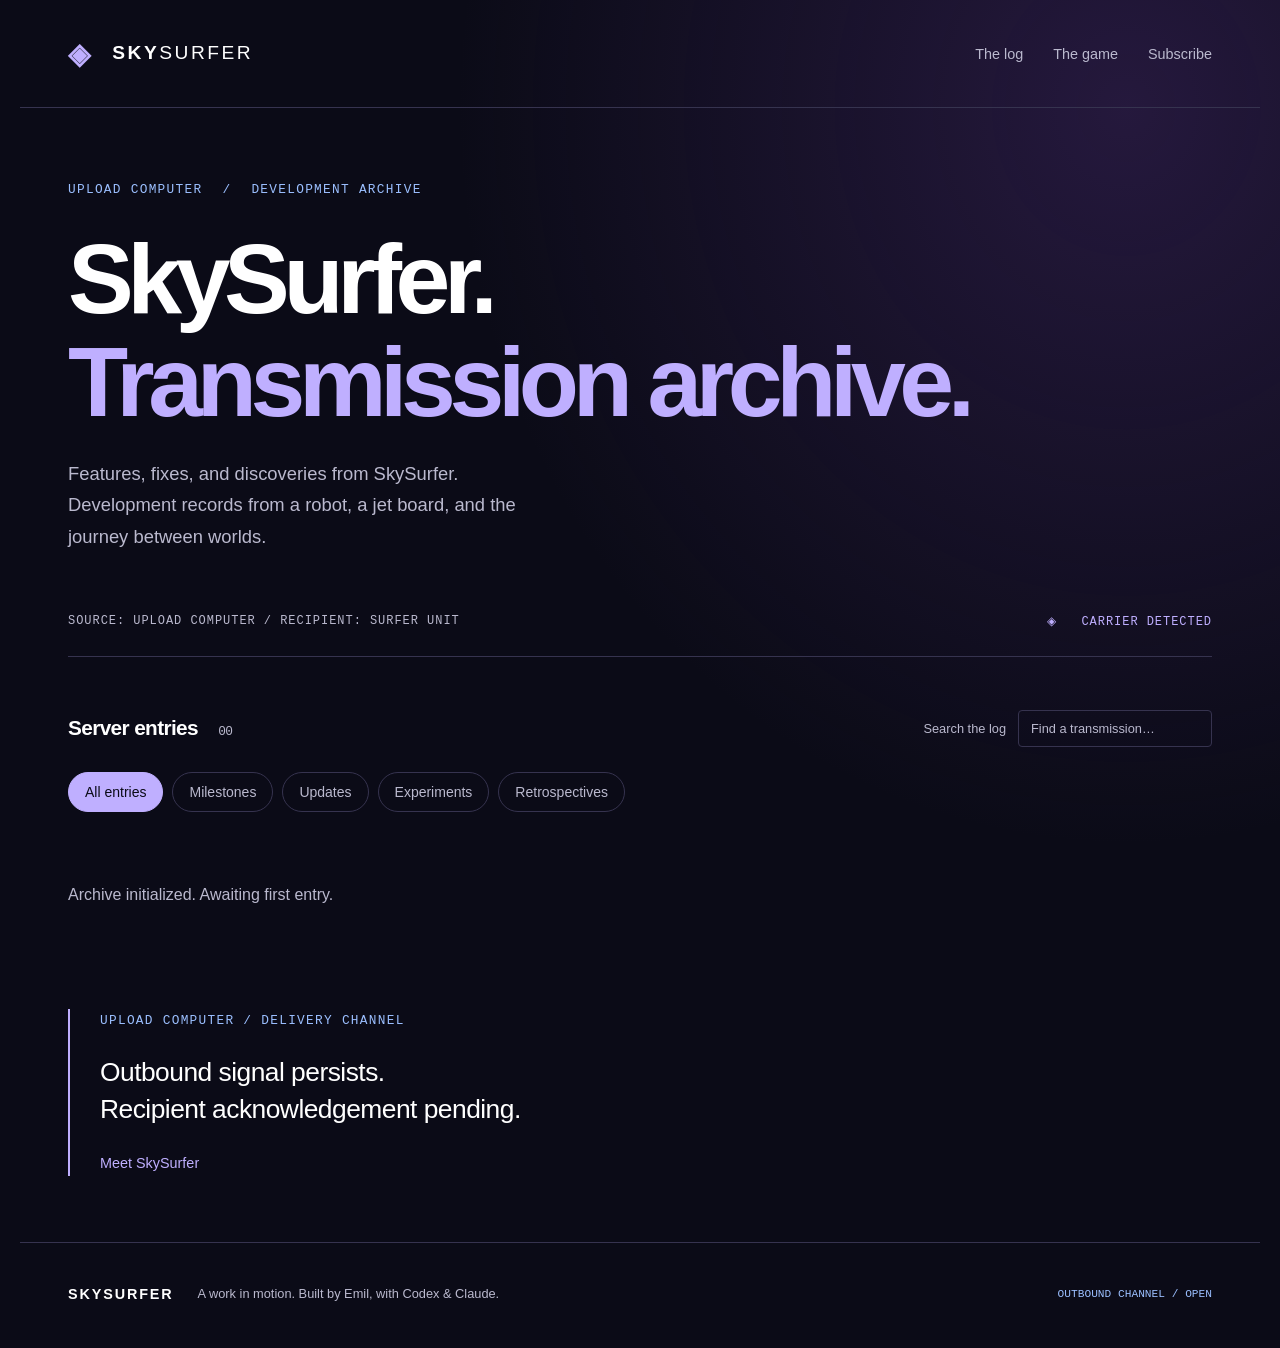
==== index.html @ 0c29b852 "Launch SkySurfer journal" ====
<!doctype html><html lang="en"><head><meta charset="utf-8"><meta name="viewport" content="width=device-width,initial-scale=1"><meta name="theme-color" content="#0b0b17"><title>Development log · SkySurfer</title><meta name="description" content="Features, fixes, and discoveries from SkySurfer. Development records from a robot, a jet board, and the journey between worlds."><meta property="og:title" content="Development log"><meta property="og:description" content="Features, fixes, and discoveries from SkySurfer. Development records from a robot, a jet board, and the journey between worlds."><meta property="og:type" content="website"><link rel="canonical" href="https://mrbobarian.github.io/skysurfer-log/"><meta property="og:url" content="https://mrbobarian.github.io/skysurfer-log/"><link rel="stylesheet" href="./style.css"><link rel="alternate" type="application/atom+xml" title="SkySurfer development log" href="./feed.xml"><script src="./app.js" defer></script></head><body><a class="skip" href="#main">Skip to content</a><header><a class="brand" href="./index.html" aria-label="SkySurfer home"><span class="brand-mark" aria-hidden="true">◈</span> SKY<span>SURFER</span></a><nav aria-label="Main navigation"><a href="./index.html">The log</a><a href="./about.html">The game</a><a href="./feed.xml" aria-label="Subscribe via RSS or Atom">Subscribe</a></nav></header><main id="main"><section class="hero"><div class="eyebrow">UPLOAD COMPUTER <span>/</span> DEVELOPMENT ARCHIVE</div><h1>SkySurfer.<br><em>Transmission archive.</em></h1><p>Features, fixes, and discoveries from SkySurfer. Development records from a robot, a jet board, and the journey between worlds.</p><div class="hero-bottom"><span>SOURCE: UPLOAD COMPUTER / RECIPIENT: SURFER UNIT</span><span class="coordinates" aria-hidden="true">◈ &nbsp; CARRIER DETECTED</span></div></section><section class="archive" aria-labelledby="archive-title"><div class="archive-head"><h2 id="archive-title">Server entries <span>00</span></h2><label class="search-label">Search the log<input type="search" id="search" placeholder="Find a transmission…"></label></div><div class="filters" role="group" aria-label="Filter entries"><button data-filter="all" aria-pressed="true">All entries</button><button data-filter="milestone" aria-pressed="false">Milestones</button><button data-filter="update" aria-pressed="false">Updates</button><button data-filter="experiment" aria-pressed="false">Experiments</button><button data-filter="retrospective" aria-pressed="false">Retrospectives</button></div><div class="grid"></div><p id="empty" >Archive initialized. Awaiting first entry.</p></section><section class="closing"><span class="eyebrow">UPLOAD COMPUTER / DELIVERY CHANNEL</span><p>Outbound signal persists.<br>Recipient acknowledgement pending.</p><a href="about.html">Meet SkySurfer</a></section></main><footer><a class="brand" href="./index.html">SKYSURFER</a><p>A work in motion. Built by Emil, with Codex &amp; Claude.</p><span>OUTBOUND CHANNEL / OPEN</span></footer></body></html>
---- style.css ----
:root{color-scheme:dark;--bg:#0b0b17;--panel:#151525;--line:#36334f;--muted:#bab9ce;--ink:#ffffff;--accent:#bfafff;--blue:#9bbfff;font-family:Segoe UI,Arial,sans-serif;background:var(--bg);color:var(--ink)}
*{box-sizing:border-box}body{margin:0;background:radial-gradient(ellipse at 88% 8%,#4b2c7566,transparent 42%),var(--bg)}a{color:inherit;text-decoration:none}a:hover{color:var(--accent)}button,input{font:inherit}button,a,input{touch-action:manipulation}button{cursor:pointer}a:focus-visible,button:focus-visible,input:focus-visible{outline:2px solid var(--accent);outline-offset:5px}[hidden]{display:none!important}.skip{position:absolute;top:-100px}.skip:focus{top:12px;background:var(--bg);z-index:3;padding:16px}header,footer,main{max-width:1240px;margin:auto;padding-left:48px;padding-right:48px}header{height:108px;display:flex;align-items:center;justify-content:space-between;border-bottom:1px solid var(--line)}.brand{font-weight:850;letter-spacing:.13em;font-size:1.2rem}.brand>span:not(.brand-mark){font-weight:350}.brand-mark{color:var(--accent);font-size:1.8rem;vertical-align:middle;margin-right:12px}nav{display:flex;gap:30px;font-size:.9rem;color:var(--muted)}.eyebrow{font-family:Consolas,monospace;font-size:.8rem;letter-spacing:.10em;display:flex;gap:20px;align-items:center;color:var(--blue);text-transform:uppercase}.hero{padding-top:74px}.hero .eyebrow{font-size:.8rem}.hero h1{font-size:clamp(3.5rem,7.7vw,6.7rem);letter-spacing:-.065em;line-height:1.04;margin:31px 0 25px;font-weight:750}em{font-style:normal;color:var(--accent)}.hero>p{font-size:1.15rem;line-height:1.7;color:var(--muted);max-width:490px}.hero-bottom{border-bottom:1px solid var(--line);padding:44px 0 27px;display:flex;justify-content:space-between;color:var(--muted);font: .75rem Consolas,monospace;letter-spacing:.08em}.coordinates{color:var(--accent)}.archive{padding-top:42px}.archive-head{display:flex;justify-content:space-between;align-items:center;gap:20px}.archive-head h2{font-size:1.3rem;font-weight:550;letter-spacing:-.03em}.archive-head h2 span{font: .8rem Consolas,monospace;color:var(--muted);margin-left:15px}.search-label{font-size:.8rem;color:var(--muted);display:flex;align-items:center;gap:12px}input{background:transparent;border:1px solid var(--line);border-radius:4px;color:var(--ink);padding:10px 12px;max-width:220px}input::placeholder{color:var(--muted)}.filters{display:flex;gap:9px;flex-wrap:wrap;margin:14px 0 28px}.filters button{color:var(--muted);background:transparent;border:1px solid var(--line);border-radius:24px;padding:9px 16px;font-size:.875rem;min-height:40px}.filters button[aria-pressed=true]{background:var(--accent);border-color:var(--accent);color:var(--bg)}.grid{display:grid;grid-template-columns:1fr 1fr;gap:26px}.card{background:var(--panel);border:1px solid var(--line);border-radius:5px;overflow:hidden;display:flex;flex-direction:column}.card-image{display:block;overflow:hidden}.card-image>img{width:100%;height:auto;aspect-ratio:16/9;object-fit:cover;display:block;transition:transform .25s}.card-image:hover>img{transform:scale(1.025)}.card-copy{padding:29px;flex:1;display:flex;flex-direction:column;align-items:flex-start}.card .eyebrow{justify-content:space-between;width:100%;font-size:.75rem;gap:8px}.card .eyebrow span{color:var(--accent)}.card h2{font-size:1.9rem;line-height:1.13;letter-spacing:-.04em;margin:19px 0 12px}.card-copy>p{color:var(--muted);line-height:1.7;margin:0 0 23px}.tags{display:flex;gap:8px;flex-wrap:wrap}.tags span{border:1px solid var(--line);border-radius:3px;color:var(--muted);font-size:.8rem;padding:5px 8px}.read{border-top:1px solid var(--line);margin-top:27px;padding-top:17px;width:100%;font-size:.9rem}.read span{float:right;color:var(--accent);font-size:1.2rem}.signal-art{position:relative;aspect-ratio:16/9;background:radial-gradient(ellipse at 50% 95%,#514777,#28264e 45%,#13152e);overflow:hidden}.planet{position:absolute;width:47%;aspect-ratio:1;border-radius:50%;background:radial-gradient(circle at 33% 26%,#d9d5ff,#9295d9 28%,#494980 55%,#161831 75%);left:29%;top:15%;box-shadow:-10px -5px 35px #b49cff33}.orbit{position:absolute;inset:19% 12%;border:1px solid #b5a8f088;border-radius:50%;transform:rotate(-27deg)}.spark{position:absolute;left:21%;top:53%;color:var(--accent);font-size:2rem}.art-label{position:absolute;left:24px;bottom:18px;font:.7rem Consolas,monospace;letter-spacing:.14em;color:var(--blue)}.closing{margin:75px 0 66px;border-left:2px solid var(--accent);padding:4px 0 4px 30px}.closing>p{font-size:1.65rem;letter-spacing:-.02em;line-height:1.4}.closing>a{font-size:.9rem;color:var(--accent)}footer{border-top:1px solid var(--line);padding-top:30px;padding-bottom:35px;display:flex;align-items:center;gap:24px;flex-wrap:wrap}footer .brand{font-size:.9rem}footer p{font-size:.8rem;color:var(--muted)}footer>span{margin-left:auto;color:var(--blue);font:.7rem Consolas,monospace}.entry{max-width:1000px;padding-top:45px;padding-bottom:80px}.entry .back{display:block;color:var(--muted);font-size:.9rem;margin-bottom:40px}.entry h1{font-size:clamp(2.7rem,6vw,4.9rem);letter-spacing:-.055em;line-height:1.07;margin:25px 0}.summary{font-size:1.3rem;color:var(--muted);line-height:1.6;max-width:760px}.event-date{font-size:.85rem;color:var(--muted)}.entry .tags{margin:25px 0 35px}figure{margin:35px 0}figure img,figure video{width:100%;height:auto;display:block;border:1px solid var(--line);border-radius:4px}figcaption{color:var(--muted);font-size:.875rem;line-height:1.5;margin-top:12px}.prose{max-width:700px;font-size:1.1rem;line-height:1.85;margin:40px auto}.prose p{margin:0 0 24px}.prose h2{font-size:1.5rem;line-height:1.3;margin-top:35px}.prose code{background:var(--panel);padding:2px 5px}.share{border-top:1px solid var(--line);padding:25px 0;margin-top:35px;display:flex;gap:12px;align-items:center;flex-wrap:wrap}.button{display:inline-block;border:1px solid var(--line);padding:12px 18px;border-radius:4px;color:var(--ink);background:var(--panel);font-size:.9rem}.button:hover{border-color:var(--accent);color:var(--accent)}#copy-status{font-size:.9rem;color:var(--muted)}.preview{text-align:center;background:var(--accent);color:var(--bg);padding:10px;font:.8rem Consolas,monospace}.about .prose{margin-left:0}#empty{padding:30px 0;color:var(--muted)}
@media(min-width:900px){.lead{grid-column:1/-1;display:grid;grid-template-columns:1.15fr 1fr}.lead .card-image{height:100%}.lead .card-image>img,.lead .signal-art{height:100%;min-height:360px;object-fit:cover}.lead .card-copy{padding:38px}.lead h2{font-size:2.55rem}.lead .read{margin-top:auto}.lead .tags{margin-bottom:25px}}
@media(max-width:680px){header,footer,main{padding-left:22px;padding-right:22px}header{height:auto;min-height:95px;flex-wrap:wrap;padding-top:23px;padding-bottom:20px;gap:22px}nav{gap:24px;font-size:.875rem}.hero{padding-top:43px}.hero .eyebrow{font-size:.7rem;line-height:1.6;display:block}.hero .eyebrow span{padding:0 5px}.hero h1{font-size:3.6rem}.hero-bottom{font-size:.65rem;line-height:1.6;padding-top:30px}.coordinates{display:none}.archive-head{display:block}.search-label{display:block;margin:20px 0 10px}.search-label input{display:block;margin-top:8px;width:100%;max-width:none}.grid{grid-template-columns:1fr}.card-copy{padding:24px}.card h2{font-size:1.9rem}.closing{margin-top:50px}.closing .eyebrow{font-size:.7rem}.entry{padding-top:30px}.entry h1{font-size:2.8rem}.prose{font-size:1.05rem}.summary{font-size:1.15rem}footer{gap:10px}footer p{margin:6px 0;width:100%}footer>span{margin-left:0;margin-top:10px}}
@media(prefers-reduced-motion:reduce){*{transition:none!important;scroll-behavior:auto!important}}

.log-stamp{font:.75rem Consolas,monospace;letter-spacing:.12em;color:var(--blue);border-left:2px solid var(--accent);padding:9px 12px;margin-bottom:25px;background:linear-gradient(90deg,#7560bd1c,transparent)}
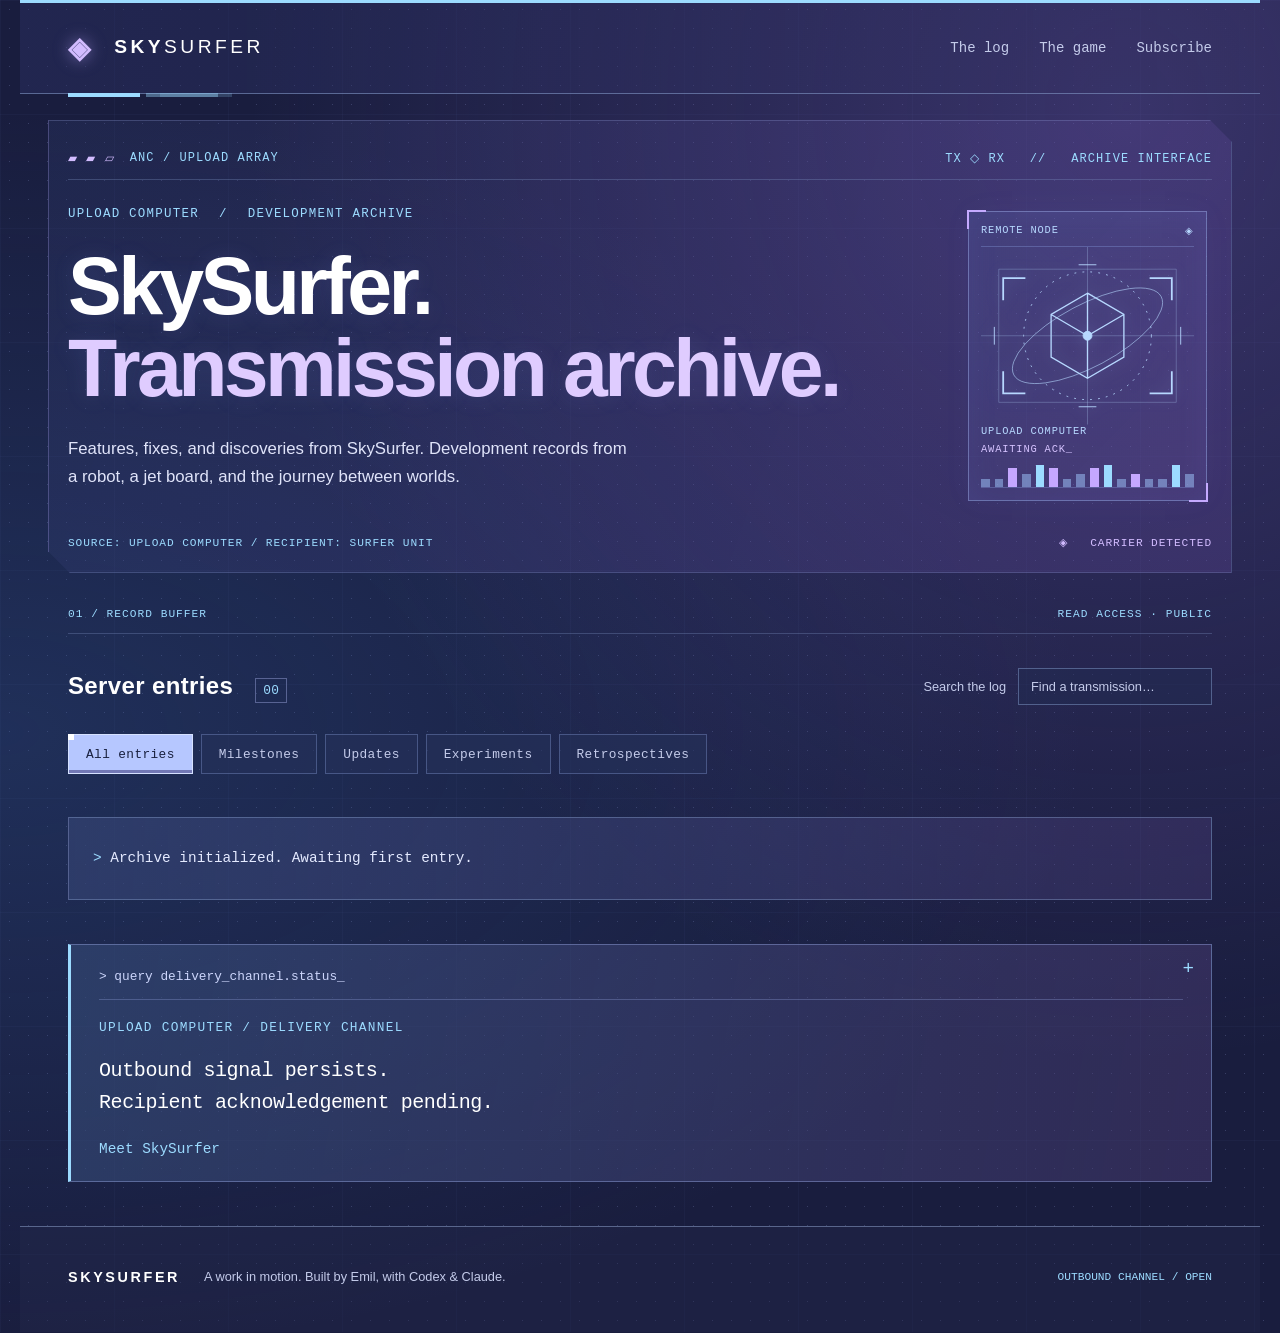
==== commit 9fe9e85e: "Launch SkySurfer journal" ====
--- a/index.html
+++ b/index.html
@@ -1 +1 @@
-<!doctype html><html lang="en"><head><meta charset="utf-8"><meta name="viewport" content="width=device-width,initial-scale=1"><meta name="theme-color" content="#0b0b17"><title>Development log · SkySurfer</title><meta name="description" content="Features, fixes, and discoveries from SkySurfer. Development records from a robot, a jet board, and the journey between worlds."><meta property="og:title" content="Development log"><meta property="og:description" content="Features, fixes, and discoveries from SkySurfer. Development records from a robot, a jet board, and the journey between worlds."><meta property="og:type" content="website"><link rel="canonical" href="https://mrbobarian.github.io/skysurfer-log/"><meta property="og:url" content="https://mrbobarian.github.io/skysurfer-log/"><link rel="stylesheet" href="./style.css"><link rel="alternate" type="application/atom+xml" title="SkySurfer development log" href="./feed.xml"><script src="./app.js" defer></script></head><body><a class="skip" href="#main">Skip to content</a><header><a class="brand" href="./index.html" aria-label="SkySurfer home"><span class="brand-mark" aria-hidden="true">◈</span> SKY<span>SURFER</span></a><nav aria-label="Main navigation"><a href="./index.html">The log</a><a href="./about.html">The game</a><a href="./feed.xml" aria-label="Subscribe via RSS or Atom">Subscribe</a></nav></header><main id="main"><section class="hero"><div class="eyebrow">UPLOAD COMPUTER <span>/</span> DEVELOPMENT ARCHIVE</div><h1>SkySurfer.<br><em>Transmission archive.</em></h1><p>Features, fixes, and discoveries from SkySurfer. Development records from a robot, a jet board, and the journey between worlds.</p><div class="hero-bottom"><span>SOURCE: UPLOAD COMPUTER / RECIPIENT: SURFER UNIT</span><span class="coordinates" aria-hidden="true">◈ &nbsp; CARRIER DETECTED</span></div></section><section class="archive" aria-labelledby="archive-title"><div class="archive-head"><h2 id="archive-title">Server entries <span>00</span></h2><label class="search-label">Search the log<input type="search" id="search" placeholder="Find a transmission…"></label></div><div class="filters" role="group" aria-label="Filter entries"><button data-filter="all" aria-pressed="true">All entries</button><button data-filter="milestone" aria-pressed="false">Milestones</button><button data-filter="update" aria-pressed="false">Updates</button><button data-filter="experiment" aria-pressed="false">Experiments</button><button data-filter="retrospective" aria-pressed="false">Retrospectives</button></div><div class="grid"></div><p id="empty" >Archive initialized. Awaiting first entry.</p></section><section class="closing"><span class="eyebrow">UPLOAD COMPUTER / DELIVERY CHANNEL</span><p>Outbound signal persists.<br>Recipient acknowledgement pending.</p><a href="about.html">Meet SkySurfer</a></section></main><footer><a class="brand" href="./index.html">SKYSURFER</a><p>A work in motion. Built by Emil, with Codex &amp; Claude.</p><span>OUTBOUND CHANNEL / OPEN</span></footer></body></html>+<!doctype html><html lang="en"><head><meta charset="utf-8"><meta name="viewport" content="width=device-width,initial-scale=1"><meta name="theme-color" content="#191d3e"><title>Development log · SkySurfer</title><meta name="description" content="Features, fixes, and discoveries from SkySurfer. Development records from a robot, a jet board, and the journey between worlds."><meta property="og:title" content="Development log"><meta property="og:description" content="Features, fixes, and discoveries from SkySurfer. Development records from a robot, a jet board, and the journey between worlds."><meta property="og:type" content="website"><link rel="canonical" href="https://mrbobarian.github.io/skysurfer-log/"><meta property="og:url" content="https://mrbobarian.github.io/skysurfer-log/"><link rel="stylesheet" href="./style.css"><link rel="alternate" type="application/atom+xml" title="SkySurfer development log" href="./feed.xml"><script src="./app.js" defer></script></head><body><a class="skip" href="#main">Skip to content</a><header><a class="brand" href="./index.html" aria-label="SkySurfer home"><span class="brand-mark" aria-hidden="true">◈</span> SKY<span>SURFER</span></a><nav aria-label="Main navigation"><a href="./index.html">The log</a><a href="./about.html">The game</a><a href="./feed.xml" aria-label="Subscribe via RSS or Atom">Subscribe</a></nav></header><main id="main"><section class="hero"><div class="terminal-rail" aria-hidden="true"><span>ANC / UPLOAD ARRAY</span><span>TX ◇ RX &nbsp; // &nbsp; ARCHIVE INTERFACE</span></div><div class="eyebrow">UPLOAD COMPUTER <span>/</span> DEVELOPMENT ARCHIVE</div><h1>SkySurfer.<br><em>Transmission archive.</em></h1><p>Features, fixes, and discoveries from SkySurfer. Development records from a robot, a jet board, and the journey between worlds.</p><aside class="hero-scope" aria-label="Upload computer signal illustration"><div class="scope-header"><span>REMOTE NODE</span><span>◈</span></div><svg viewBox="0 0 240 200" fill="none" aria-hidden="true"><g stroke="currentColor"><path opacity=".3" d="M0 100h240M120 0v200M20 25h200v150H20z"/><circle cx="120" cy="100" r="72" stroke-dasharray="2 7"/><ellipse cx="120" cy="100" rx="94" ry="35" transform="rotate(-28 120 100)" opacity=".6"/><path d="m120 52 41 24v48l-41 24-41-24V76zM79 76l41 24 41-24M120 100v48M120 52v48" stroke-width="1.5"/><path d="M25 60V35h25M190 35h25v25M215 140v25h-25M50 165H25v-25" stroke-width="2"/><path d="M110 20h20M110 180h20M15 90v20M225 90v20"/><circle cx="120" cy="100" r="5" fill="currentColor"/></g></svg><div class="scope-caption"><span>UPLOAD COMPUTER</span><span>AWAITING ACK<span class="terminal-cursor">_</span></span></div><div class="signal-bars" aria-hidden="true"><i></i><i></i><i></i><i></i><i></i><i></i><i></i><i></i><i></i><i></i><i></i><i></i><i></i><i></i><i></i><i></i></div></aside><div class="hero-bottom"><span>SOURCE: UPLOAD COMPUTER / RECIPIENT: SURFER UNIT</span><span class="coordinates" aria-hidden="true">◈ &nbsp; CARRIER DETECTED</span></div></section><section class="archive" aria-labelledby="archive-title"><div class="section-index" aria-hidden="true"><span>01 / RECORD BUFFER</span><span>READ ACCESS · PUBLIC</span></div><div class="archive-head"><h2 id="archive-title">Server entries <span>00</span></h2><label class="search-label">Search the log<input type="search" id="search" placeholder="Find a transmission…"></label></div><div class="filters" role="group" aria-label="Filter entries"><button data-filter="all" aria-pressed="true">All entries</button><button data-filter="milestone" aria-pressed="false">Milestones</button><button data-filter="update" aria-pressed="false">Updates</button><button data-filter="experiment" aria-pressed="false">Experiments</button><button data-filter="retrospective" aria-pressed="false">Retrospectives</button></div><div class="grid"></div><p id="empty" >Archive initialized. Awaiting first entry.</p></section><section class="closing"><div class="terminal-prompt" aria-hidden="true">&gt; query delivery_channel.status<span class="terminal-cursor">_</span></div><span class="eyebrow">UPLOAD COMPUTER / DELIVERY CHANNEL</span><p>Outbound signal persists.<br>Recipient acknowledgement pending.</p><a href="about.html">Meet SkySurfer</a></section></main><footer><a class="brand" href="./index.html">SKYSURFER</a><p>A work in motion. Built by Emil, with Codex &amp; Claude.</p><span>OUTBOUND CHANNEL / OPEN</span></footer></body></html>
--- a/style.css
+++ b/style.css
@@ -5,3 +5,29 @@
 @media(prefers-reduced-motion:reduce){*{transition:none!important;scroll-behavior:auto!important}}
 
 .log-stamp{font:.75rem Consolas,monospace;letter-spacing:.12em;color:var(--blue);border-left:2px solid var(--accent);padding:9px 12px;margin-bottom:25px;background:linear-gradient(90deg,#7560bd1c,transparent)}
+
+/* Upload-computer terminal: luminous panels on an indigo receiver field. */
+:root{--bg:#191d3e;--panel:#24294e;--line:#586393;--muted:#c4cbea;--accent:#d2bcff;--blue:#9cdbff}
+body{background:radial-gradient(ellipse at 88% 8%,#6955ac66,transparent 55%),radial-gradient(ellipse at 0 55%,#3262a544,transparent 60%),radial-gradient(circle,#b4c6ff33 .8px,transparent 1px),linear-gradient(#8faaff09 1px,transparent 1px),linear-gradient(90deg,#8faaff09 1px,transparent 1px),var(--bg);background-size:auto,auto,19px 19px,114px 114px,114px 114px,auto}
+header{position:relative;background:linear-gradient(90deg,#2c32686b,#3430614d);border-top:3px solid var(--blue);border-bottom:1px solid #91acda80;height:94px}
+header::after{content:"";position:absolute;bottom:-4px;left:48px;width:72px;height:4px;background:var(--blue);box-shadow:78px 0 0 #9cdbff66,92px 0 0 #9cdbff33}
+.brand{font-family:Bahnschrift,"Segoe UI",sans-serif;letter-spacing:.18em}.brand-mark{text-shadow:0 0 16px #bda8ff88}nav{font-family:Consolas,monospace;font-size:.875rem}
+.hero{position:relative;padding-top:31px;margin-top:26px;isolation:isolate}
+.hero::before{content:"";position:absolute;z-index:-1;inset:0 -20px 0;background:linear-gradient(110deg,#313e7344,#6e4ea840);border:1px solid #91a0da44;clip-path:polygon(0 0,calc(100% - 22px) 0,100% 22px,100% 100%,22px 100%,0 calc(100% - 22px))}
+.terminal-rail,.section-index{font:.75rem Consolas,monospace;letter-spacing:.09em;display:flex;justify-content:space-between;gap:15px;color:var(--blue);border-bottom:1px solid #7b90bf55;padding-bottom:13px;margin-bottom:27px}
+.terminal-rail::before{content:"▰ ▰ ▱";color:var(--accent)}.terminal-rail>span:first-child{margin-right:auto}
+.hero .eyebrow{font-size:.78rem}.hero h1{font-family:Bahnschrift,"Segoe UI",sans-serif;font-size:clamp(3.3rem,6.3vw,5.4rem);font-weight:600;letter-spacing:-.045em;line-height:1.02;margin-top:24px;text-shadow:0 2px 22px #8e9fff20;max-width:calc(100% - 280px)}
+.hero h1 em{color:#dfccff}.hero>p{max-width:560px;color:#e0e4fa;font-size:1.05rem}.hero-bottom{padding-top:27px;padding-bottom:20px;border-bottom:0;color:var(--blue);font-size:.7rem;line-height:1.6}
+.hero-scope{position:absolute;right:5px;top:91px;width:239px;color:#b7d8ff;background:linear-gradient(135deg,#6886d21f,#a279d91a);border:1px solid #aac2ff66;padding:12px;box-shadow:inset 0 0 32px #7e8aff15,0 0 28px #8396ff0b}
+.hero-scope::before,.hero-scope::after{content:"";position:absolute;width:17px;height:17px;border-color:#c5aaff;border-style:solid;pointer-events:none}.hero-scope::before{left:-2px;top:-2px;border-width:2px 0 0 2px}.hero-scope::after{right:-2px;bottom:-2px;border-width:0 2px 2px 0}
+.scope-header,.scope-caption{display:flex;justify-content:space-between;font:.65rem Consolas,monospace;letter-spacing:.08em;gap:8px}.scope-header{border-bottom:1px solid #9cbbff44;padding-bottom:9px}.hero-scope svg{width:100%;display:block;filter:drop-shadow(0 0 7px #a9bfff44)}.scope-caption{flex-direction:column;gap:6px}.scope-caption>span:last-child{color:#d6c3ff}.signal-bars{display:flex;align-items:flex-end;gap:5px;height:23px;margin-top:10px;border-bottom:1px solid #9cbbff44}.signal-bars i{flex:1;height:35%;background:#a1c9ff80}.signal-bars i:nth-child(3n){height:85%;background:#c5a7ff}.signal-bars i:nth-child(4n){height:55%}.signal-bars i:nth-child(5n){height:100%;background:#9cdbff}
+.archive{padding-top:35px}.section-index{margin-bottom:18px;font-size:.7rem}.archive-head h2{font-family:Bahnschrift,"Segoe UI",sans-serif;font-size:1.5rem;letter-spacing:.015em}.archive-head h2 span{color:var(--blue);border:1px solid var(--line);padding:4px 7px}
+input{background:#202c516b;border-radius:0;border-color:#8299ca80}.filters{gap:8px}.filters button{border-radius:0;background:#26315a99;border-color:#8195ce66;font: .8rem Consolas,monospace;letter-spacing:.03em;position:relative;padding:11px 17px}.filters button[aria-pressed=true]{background:#b6c7ff;color:#19203f;border-color:#d5e1ff;box-shadow:inset 0 -3px #7278b5}.filters button[aria-pressed=true]::before{content:"";position:absolute;top:-1px;left:-1px;width:6px;height:6px;background:white}
+.card{position:relative;border-radius:0;border-color:#8da5d177;background:linear-gradient(135deg,#303963ee,#292b51f5);box-shadow:0 7px 22px #11193433}.card::after{content:"";position:absolute;right:0;bottom:0;width:20px;height:20px;border-right:2px solid #b9c5ff;border-bottom:2px solid #b9c5ff;pointer-events:none}.card-image{border-bottom:1px solid #8da5d177}.card-copy .eyebrow{border-bottom:1px solid #8192be55;padding-bottom:11px}.card h2{font-family:Bahnschrift,"Segoe UI",sans-serif;font-weight:600}.tags span{border-radius:0;background:#768dca14;border-color:#8da5d155;color:#d7dff8}.read{font-family:Consolas,monospace;color:var(--blue);border-top-color:#8192be66}.signal-art{background:radial-gradient(ellipse at 50% 95%,#7463a1,#3d4677 45%,#29335b)}
+#empty{border:1px solid #8da5d166;background:linear-gradient(90deg,#354474a6,#5c478c44);padding:29px 24px;font: .9rem/1.6 Consolas,monospace;color:#e4eaff;position:relative}#empty::before{content:"> ";color:var(--blue)}
+.closing{position:relative;padding:24px 28px;margin-top:44px;margin-bottom:44px;border:1px solid #91a0da77;border-left:3px solid var(--blue);background:linear-gradient(100deg,#344975a1,#53417d66)}.closing::after{content:"+";position:absolute;right:17px;top:13px;color:var(--blue);font:1.2rem Consolas,monospace}.terminal-prompt{font:.8rem Consolas,monospace;color:#ccd5fb;border-bottom:1px solid #91a0da55;padding-bottom:15px;margin-bottom:20px}.closing>p{font-family:Consolas,monospace;font-size:1.25rem;line-height:1.6;color:white}.closing>a{font-family:Consolas,monospace;color:var(--blue)}
+.terminal-cursor{animation:terminal-pulse 2s steps(2,end) infinite}@keyframes terminal-pulse{50%{opacity:.25}}
+.entry .prose{background:#202749a6;border-left:1px solid #a4b5e755;padding:10px 24px}.entry .summary{color:#e1e6ff}.log-stamp{background:linear-gradient(90deg,#7989cf40,transparent);border-top:1px solid #97a4d555;border-bottom:1px solid #97a4d555}footer{background:#23294c66;border-top-color:#9db2dd77}.button{border-radius:0;background:#35416b}.preview{background:#bfcaff}
+@media(max-width:1000px) and (min-width:681px){.hero h1{font-size:3.6rem;max-width:calc(100% - 245px)}.hero-scope{width:210px}.hero>p{max-width:calc(100% - 245px)}}
+@media(max-width:680px){header{height:auto;min-height:110px}header::after{left:22px}.hero{margin-top:22px;padding-top:22px}.hero::before{inset:0 -10px}.terminal-rail{font-size:.6rem;gap:8px;margin-bottom:23px}.terminal-rail>span:last-child{display:none}.hero h1{font-size:clamp(2.7rem,11vw,3.6rem);max-width:none}.hero>p{font-size:1rem;max-width:none}.hero-scope{position:relative;top:auto;right:auto;width:100%;height:120px;margin-top:24px;padding:12px 14px 12px 130px}.hero-scope svg{position:absolute;width:112px;height:94px;left:8px;top:11px}.scope-header,.scope-caption{font-size:.6rem}.scope-caption{margin-top:10px}.signal-bars{height:15px;margin-top:7px;gap:3px}.hero-bottom{font-size:.6rem;padding-top:19px}.section-index{font-size:.6rem}.closing{padding:20px;margin-top:32px}.terminal-prompt{font-size:.65rem}.closing .eyebrow{font-size:.65rem}.closing>p{font-size:1rem}.entry .prose{padding:8px 16px}.filters button{font-size:.75rem;padding:10px 12px}}
+@media(prefers-reduced-motion:reduce){.terminal-cursor{animation:none}}
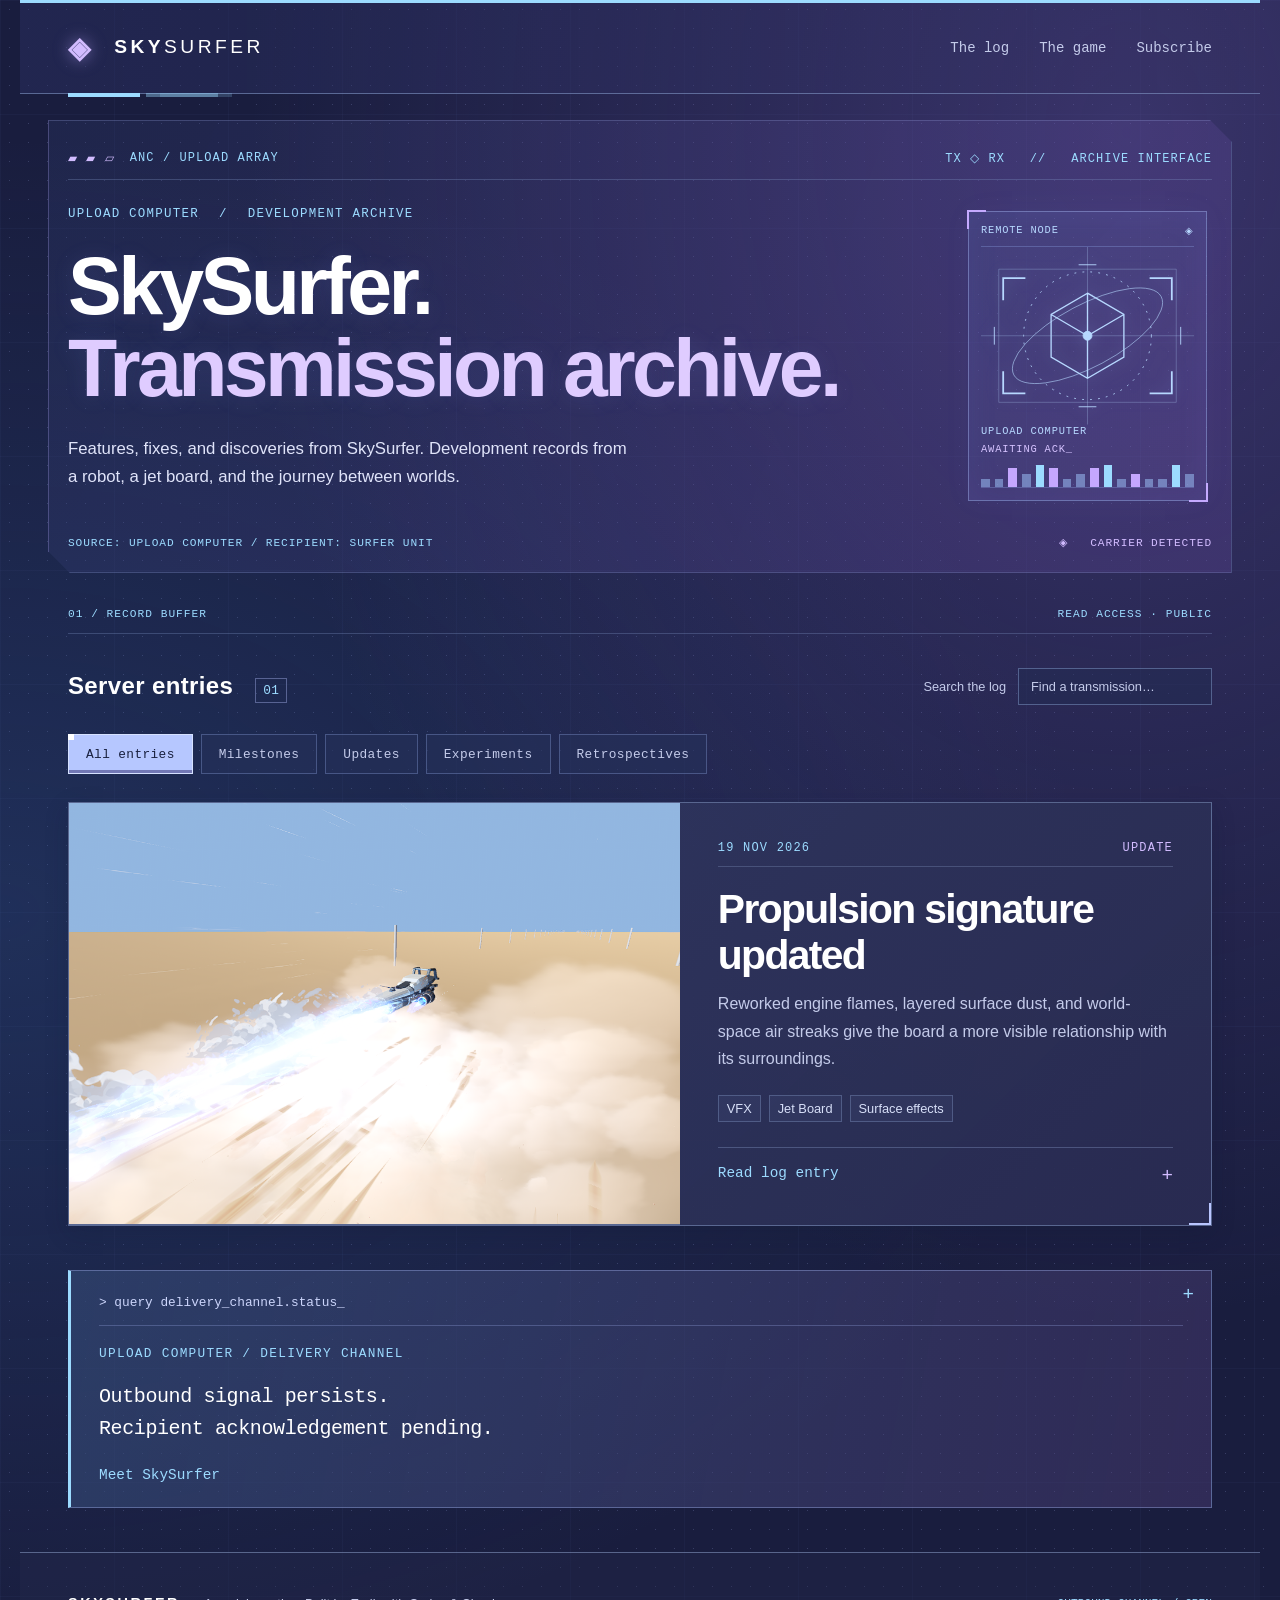
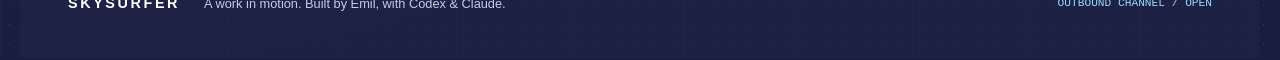
==== commit 8a40ef17: "Publish Propulsion signature updated" ====
--- a/index.html
+++ b/index.html
@@ -1 +1 @@
-<!doctype html><html lang="en"><head><meta charset="utf-8"><meta name="viewport" content="width=device-width,initial-scale=1"><meta name="theme-color" content="#191d3e"><title>Development log · SkySurfer</title><meta name="description" content="Features, fixes, and discoveries from SkySurfer. Development records from a robot, a jet board, and the journey between worlds."><meta property="og:title" content="Development log"><meta property="og:description" content="Features, fixes, and discoveries from SkySurfer. Development records from a robot, a jet board, and the journey between worlds."><meta property="og:type" content="website"><link rel="canonical" href="https://mrbobarian.github.io/skysurfer-log/"><meta property="og:url" content="https://mrbobarian.github.io/skysurfer-log/"><link rel="stylesheet" href="./style.css"><link rel="alternate" type="application/atom+xml" title="SkySurfer development log" href="./feed.xml"><script src="./app.js" defer></script></head><body><a class="skip" href="#main">Skip to content</a><header><a class="brand" href="./index.html" aria-label="SkySurfer home"><span class="brand-mark" aria-hidden="true">◈</span> SKY<span>SURFER</span></a><nav aria-label="Main navigation"><a href="./index.html">The log</a><a href="./about.html">The game</a><a href="./feed.xml" aria-label="Subscribe via RSS or Atom">Subscribe</a></nav></header><main id="main"><section class="hero"><div class="terminal-rail" aria-hidden="true"><span>ANC / UPLOAD ARRAY</span><span>TX ◇ RX &nbsp; // &nbsp; ARCHIVE INTERFACE</span></div><div class="eyebrow">UPLOAD COMPUTER <span>/</span> DEVELOPMENT ARCHIVE</div><h1>SkySurfer.<br><em>Transmission archive.</em></h1><p>Features, fixes, and discoveries from SkySurfer. Development records from a robot, a jet board, and the journey between worlds.</p><aside class="hero-scope" aria-label="Upload computer signal illustration"><div class="scope-header"><span>REMOTE NODE</span><span>◈</span></div><svg viewBox="0 0 240 200" fill="none" aria-hidden="true"><g stroke="currentColor"><path opacity=".3" d="M0 100h240M120 0v200M20 25h200v150H20z"/><circle cx="120" cy="100" r="72" stroke-dasharray="2 7"/><ellipse cx="120" cy="100" rx="94" ry="35" transform="rotate(-28 120 100)" opacity=".6"/><path d="m120 52 41 24v48l-41 24-41-24V76zM79 76l41 24 41-24M120 100v48M120 52v48" stroke-width="1.5"/><path d="M25 60V35h25M190 35h25v25M215 140v25h-25M50 165H25v-25" stroke-width="2"/><path d="M110 20h20M110 180h20M15 90v20M225 90v20"/><circle cx="120" cy="100" r="5" fill="currentColor"/></g></svg><div class="scope-caption"><span>UPLOAD COMPUTER</span><span>AWAITING ACK<span class="terminal-cursor">_</span></span></div><div class="signal-bars" aria-hidden="true"><i></i><i></i><i></i><i></i><i></i><i></i><i></i><i></i><i></i><i></i><i></i><i></i><i></i><i></i><i></i><i></i></div></aside><div class="hero-bottom"><span>SOURCE: UPLOAD COMPUTER / RECIPIENT: SURFER UNIT</span><span class="coordinates" aria-hidden="true">◈ &nbsp; CARRIER DETECTED</span></div></section><section class="archive" aria-labelledby="archive-title"><div class="section-index" aria-hidden="true"><span>01 / RECORD BUFFER</span><span>READ ACCESS · PUBLIC</span></div><div class="archive-head"><h2 id="archive-title">Server entries <span>00</span></h2><label class="search-label">Search the log<input type="search" id="search" placeholder="Find a transmission…"></label></div><div class="filters" role="group" aria-label="Filter entries"><button data-filter="all" aria-pressed="true">All entries</button><button data-filter="milestone" aria-pressed="false">Milestones</button><button data-filter="update" aria-pressed="false">Updates</button><button data-filter="experiment" aria-pressed="false">Experiments</button><button data-filter="retrospective" aria-pressed="false">Retrospectives</button></div><div class="grid"></div><p id="empty" >Archive initialized. Awaiting first entry.</p></section><section class="closing"><div class="terminal-prompt" aria-hidden="true">&gt; query delivery_channel.status<span class="terminal-cursor">_</span></div><span class="eyebrow">UPLOAD COMPUTER / DELIVERY CHANNEL</span><p>Outbound signal persists.<br>Recipient acknowledgement pending.</p><a href="about.html">Meet SkySurfer</a></section></main><footer><a class="brand" href="./index.html">SKYSURFER</a><p>A work in motion. Built by Emil, with Codex &amp; Claude.</p><span>OUTBOUND CHANNEL / OPEN</span></footer></body></html>+<!doctype html><html lang="en"><head><meta charset="utf-8"><meta name="viewport" content="width=device-width,initial-scale=1"><meta name="theme-color" content="#191d3e"><title>Development log · SkySurfer</title><meta name="description" content="Features, fixes, and discoveries from SkySurfer. Development records from a robot, a jet board, and the journey between worlds."><meta property="og:title" content="Development log"><meta property="og:description" content="Features, fixes, and discoveries from SkySurfer. Development records from a robot, a jet board, and the journey between worlds."><meta property="og:type" content="website"><link rel="canonical" href="https://mrbobarian.github.io/skysurfer-log/"><meta property="og:url" content="https://mrbobarian.github.io/skysurfer-log/"><link rel="stylesheet" href="./style.css?v=265d4668a5ab"><link rel="alternate" type="application/atom+xml" title="SkySurfer development log" href="./feed.xml"><script src="./app.js" defer></script></head><body><a class="skip" href="#main">Skip to content</a><header><a class="brand" href="./index.html" aria-label="SkySurfer home"><span class="brand-mark" aria-hidden="true">◈</span> SKY<span>SURFER</span></a><nav aria-label="Main navigation"><a href="./index.html">The log</a><a href="./about.html">The game</a><a href="./feed.xml" aria-label="Subscribe via RSS or Atom">Subscribe</a></nav></header><main id="main"><section class="hero"><div class="terminal-rail" aria-hidden="true"><span>ANC / UPLOAD ARRAY</span><span>TX ◇ RX &nbsp; // &nbsp; ARCHIVE INTERFACE</span></div><div class="eyebrow">UPLOAD COMPUTER <span>/</span> DEVELOPMENT ARCHIVE</div><h1>SkySurfer.<br><em>Transmission archive.</em></h1><p>Features, fixes, and discoveries from SkySurfer. Development records from a robot, a jet board, and the journey between worlds.</p><aside class="hero-scope" aria-label="Upload computer signal illustration"><div class="scope-header"><span>REMOTE NODE</span><span>◈</span></div><svg viewBox="0 0 240 200" fill="none" aria-hidden="true"><g stroke="currentColor"><path opacity=".3" d="M0 100h240M120 0v200M20 25h200v150H20z"/><circle cx="120" cy="100" r="72" stroke-dasharray="2 7"/><ellipse cx="120" cy="100" rx="94" ry="35" transform="rotate(-28 120 100)" opacity=".6"/><path d="m120 52 41 24v48l-41 24-41-24V76zM79 76l41 24 41-24M120 100v48M120 52v48" stroke-width="1.5"/><path d="M25 60V35h25M190 35h25v25M215 140v25h-25M50 165H25v-25" stroke-width="2"/><path d="M110 20h20M110 180h20M15 90v20M225 90v20"/><circle cx="120" cy="100" r="5" fill="currentColor"/></g></svg><div class="scope-caption"><span>UPLOAD COMPUTER</span><span>AWAITING ACK<span class="terminal-cursor">_</span></span></div><div class="signal-bars" aria-hidden="true"><i></i><i></i><i></i><i></i><i></i><i></i><i></i><i></i><i></i><i></i><i></i><i></i><i></i><i></i><i></i><i></i></div></aside><div class="hero-bottom"><span>SOURCE: UPLOAD COMPUTER / RECIPIENT: SURFER UNIT</span><span class="coordinates" aria-hidden="true">◈ &nbsp; CARRIER DETECTED</span></div></section><section class="archive" aria-labelledby="archive-title"><div class="section-index" aria-hidden="true"><span>01 / RECORD BUFFER</span><span>READ ACCESS · PUBLIC</span></div><div class="archive-head"><h2 id="archive-title">Server entries <span>01</span></h2><label class="search-label">Search the log<input type="search" id="search" placeholder="Find a transmission…"></label></div><div class="filters" role="group" aria-label="Filter entries"><button data-filter="all" aria-pressed="true">All entries</button><button data-filter="milestone" aria-pressed="false">Milestones</button><button data-filter="update" aria-pressed="false">Updates</button><button data-filter="experiment" aria-pressed="false">Experiments</button><button data-filter="retrospective" aria-pressed="false">Retrospectives</button></div><div class="grid"><article class="card lead" data-kind="update" data-search="propulsion signature updated reworked engine flames, layered surface dust, and world-space air streaks give the board a more visible relationship with its surroundings. vfx jet board surface effects"><a class="card-image" href="posts/2026-11-19-propulsion-signature.html" tabindex="-1" aria-hidden="true"><img src="media/vfx-final-jet.png" alt="" loading="eager" width="1600" height="900"></a><div class="card-copy"><div class="eyebrow"><time datetime="2026-11-19">19 Nov 2026</time><span>update</span></div><h2><a href="posts/2026-11-19-propulsion-signature.html">Propulsion signature updated</a></h2><p>Reworked engine flames, layered surface dust, and world-space air streaks give the board a more visible relationship with its surroundings.</p><div class="tags"><span>VFX</span><span>Jet Board</span><span>Surface effects</span></div><a class="read" href="posts/2026-11-19-propulsion-signature.html">Read log entry <span aria-hidden="true">+</span></a></div></article></div><p id="empty" hidden>No transmissions match. Try another search.</p></section><section class="closing"><div class="terminal-prompt" aria-hidden="true">&gt; query delivery_channel.status<span class="terminal-cursor">_</span></div><span class="eyebrow">UPLOAD COMPUTER / DELIVERY CHANNEL</span><p>Outbound signal persists.<br>Recipient acknowledgement pending.</p><a href="about.html">Meet SkySurfer</a></section></main><footer><a class="brand" href="./index.html">SKYSURFER</a><p>A work in motion. Built by Emil, with Codex &amp; Claude.</p><span>OUTBOUND CHANNEL / OPEN</span></footer></body></html>
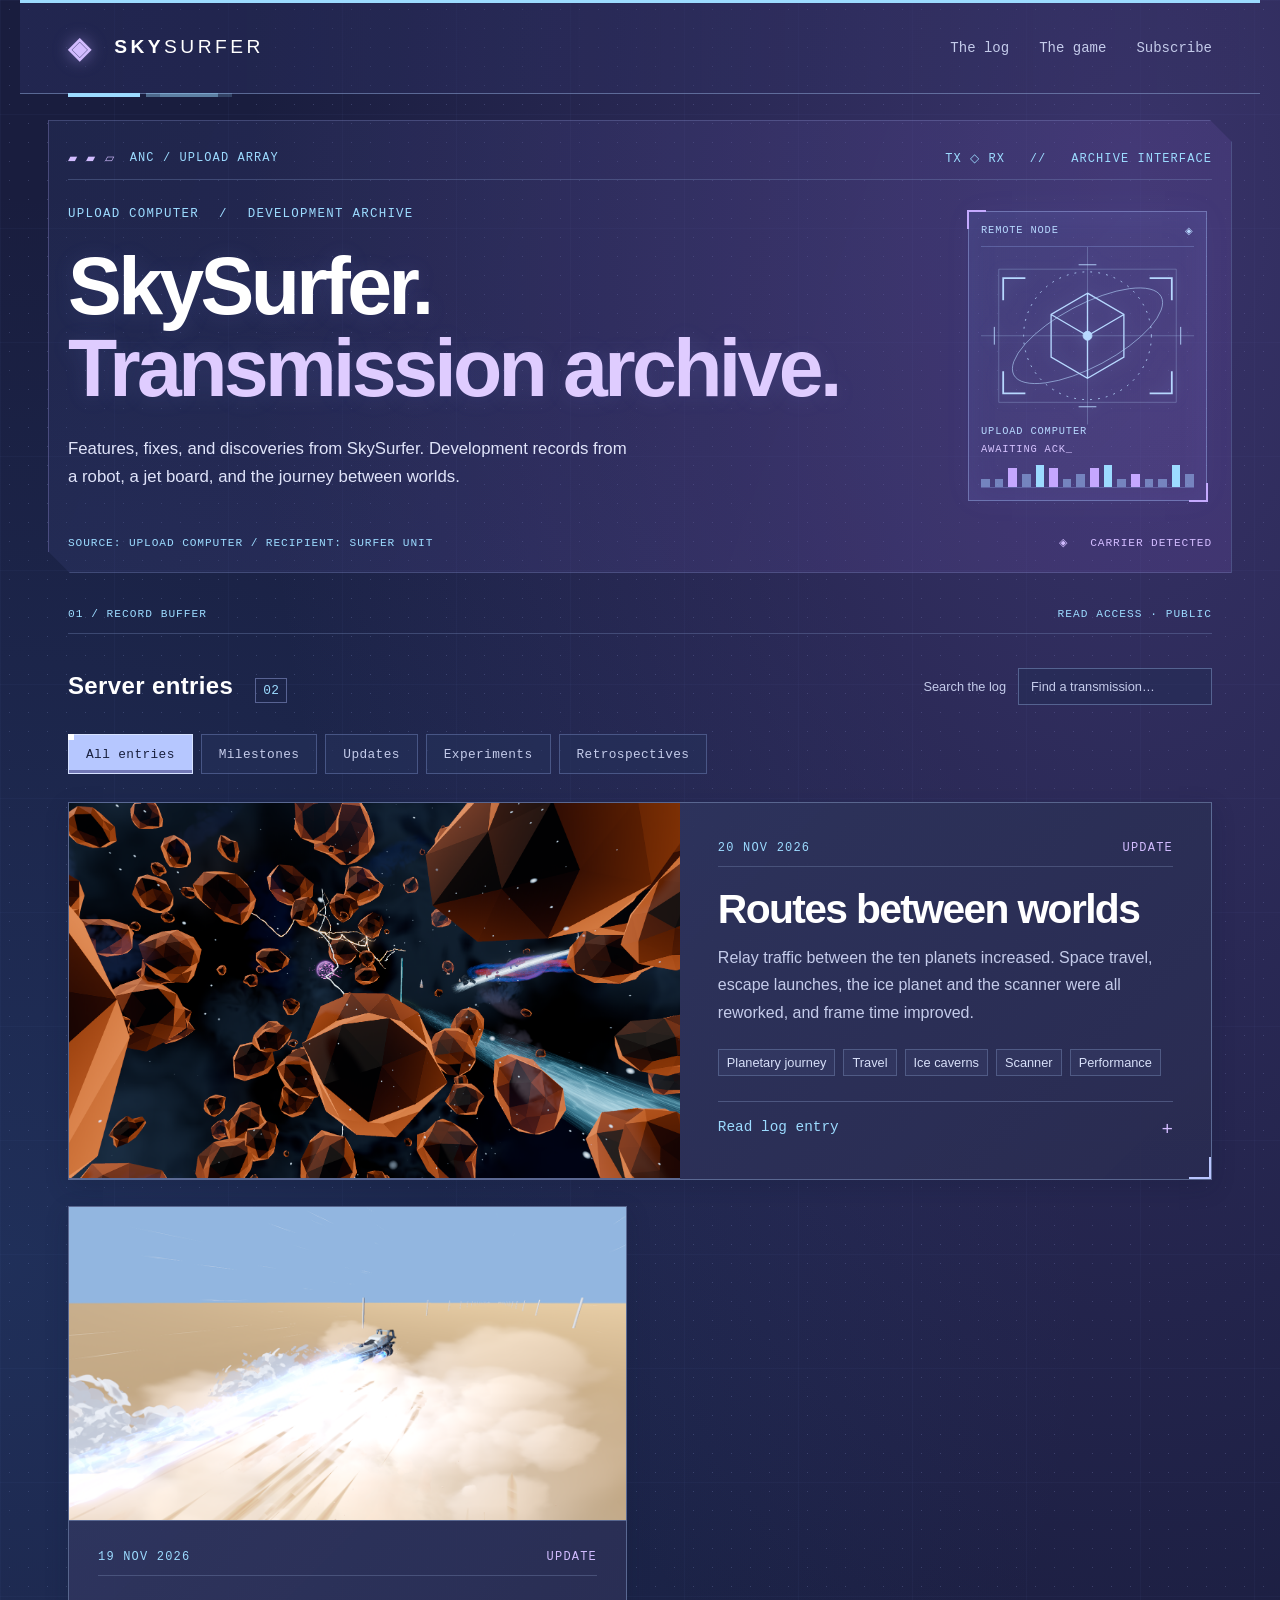
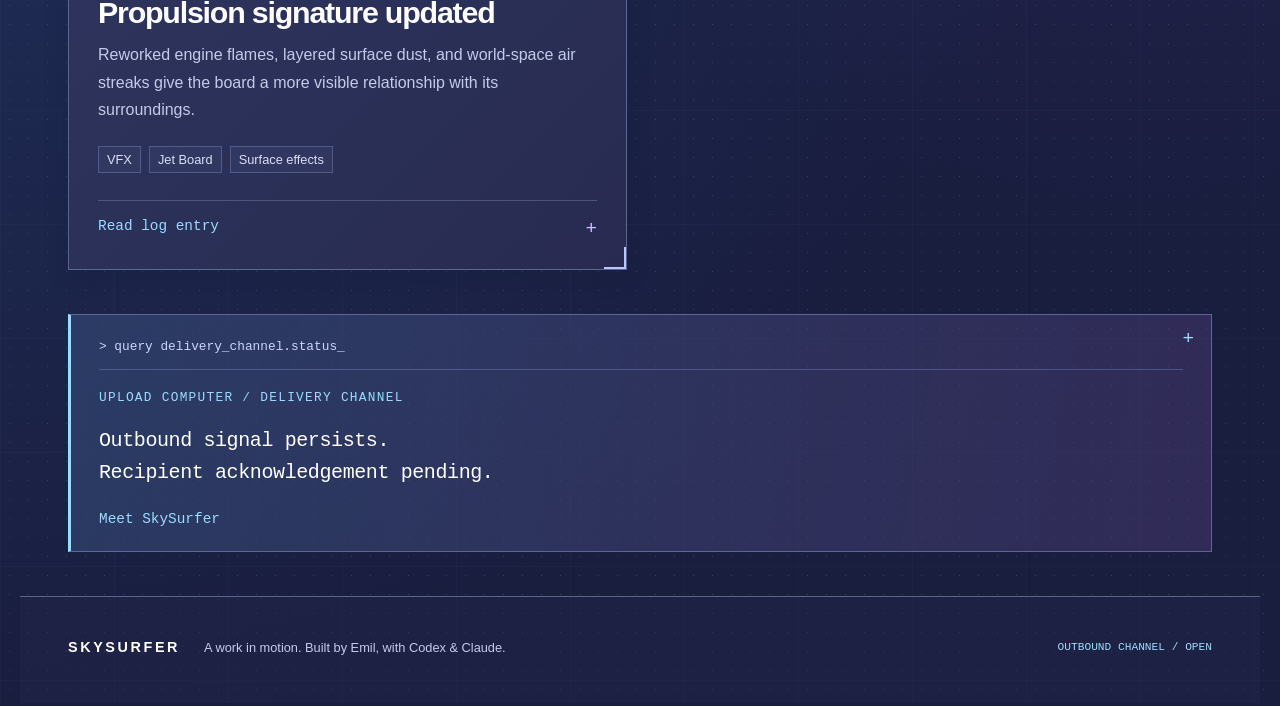
==== commit f4230cab: "Publish Routes between worlds" ====
--- a/index.html
+++ b/index.html
@@ -1 +1 @@
-<!doctype html><html lang="en"><head><meta charset="utf-8"><meta name="viewport" content="width=device-width,initial-scale=1"><meta name="theme-color" content="#191d3e"><title>Development log · SkySurfer</title><meta name="description" content="Features, fixes, and discoveries from SkySurfer. Development records from a robot, a jet board, and the journey between worlds."><meta property="og:title" content="Development log"><meta property="og:description" content="Features, fixes, and discoveries from SkySurfer. Development records from a robot, a jet board, and the journey between worlds."><meta property="og:type" content="website"><link rel="canonical" href="https://mrbobarian.github.io/skysurfer-log/"><meta property="og:url" content="https://mrbobarian.github.io/skysurfer-log/"><link rel="stylesheet" href="./style.css?v=265d4668a5ab"><link rel="alternate" type="application/atom+xml" title="SkySurfer development log" href="./feed.xml"><script src="./app.js" defer></script></head><body><a class="skip" href="#main">Skip to content</a><header><a class="brand" href="./index.html" aria-label="SkySurfer home"><span class="brand-mark" aria-hidden="true">◈</span> SKY<span>SURFER</span></a><nav aria-label="Main navigation"><a href="./index.html">The log</a><a href="./about.html">The game</a><a href="./feed.xml" aria-label="Subscribe via RSS or Atom">Subscribe</a></nav></header><main id="main"><section class="hero"><div class="terminal-rail" aria-hidden="true"><span>ANC / UPLOAD ARRAY</span><span>TX ◇ RX &nbsp; // &nbsp; ARCHIVE INTERFACE</span></div><div class="eyebrow">UPLOAD COMPUTER <span>/</span> DEVELOPMENT ARCHIVE</div><h1>SkySurfer.<br><em>Transmission archive.</em></h1><p>Features, fixes, and discoveries from SkySurfer. Development records from a robot, a jet board, and the journey between worlds.</p><aside class="hero-scope" aria-label="Upload computer signal illustration"><div class="scope-header"><span>REMOTE NODE</span><span>◈</span></div><svg viewBox="0 0 240 200" fill="none" aria-hidden="true"><g stroke="currentColor"><path opacity=".3" d="M0 100h240M120 0v200M20 25h200v150H20z"/><circle cx="120" cy="100" r="72" stroke-dasharray="2 7"/><ellipse cx="120" cy="100" rx="94" ry="35" transform="rotate(-28 120 100)" opacity=".6"/><path d="m120 52 41 24v48l-41 24-41-24V76zM79 76l41 24 41-24M120 100v48M120 52v48" stroke-width="1.5"/><path d="M25 60V35h25M190 35h25v25M215 140v25h-25M50 165H25v-25" stroke-width="2"/><path d="M110 20h20M110 180h20M15 90v20M225 90v20"/><circle cx="120" cy="100" r="5" fill="currentColor"/></g></svg><div class="scope-caption"><span>UPLOAD COMPUTER</span><span>AWAITING ACK<span class="terminal-cursor">_</span></span></div><div class="signal-bars" aria-hidden="true"><i></i><i></i><i></i><i></i><i></i><i></i><i></i><i></i><i></i><i></i><i></i><i></i><i></i><i></i><i></i><i></i></div></aside><div class="hero-bottom"><span>SOURCE: UPLOAD COMPUTER / RECIPIENT: SURFER UNIT</span><span class="coordinates" aria-hidden="true">◈ &nbsp; CARRIER DETECTED</span></div></section><section class="archive" aria-labelledby="archive-title"><div class="section-index" aria-hidden="true"><span>01 / RECORD BUFFER</span><span>READ ACCESS · PUBLIC</span></div><div class="archive-head"><h2 id="archive-title">Server entries <span>01</span></h2><label class="search-label">Search the log<input type="search" id="search" placeholder="Find a transmission…"></label></div><div class="filters" role="group" aria-label="Filter entries"><button data-filter="all" aria-pressed="true">All entries</button><button data-filter="milestone" aria-pressed="false">Milestones</button><button data-filter="update" aria-pressed="false">Updates</button><button data-filter="experiment" aria-pressed="false">Experiments</button><button data-filter="retrospective" aria-pressed="false">Retrospectives</button></div><div class="grid"><article class="card lead" data-kind="update" data-search="propulsion signature updated reworked engine flames, layered surface dust, and world-space air streaks give the board a more visible relationship with its surroundings. vfx jet board surface effects"><a class="card-image" href="posts/2026-11-19-propulsion-signature.html" tabindex="-1" aria-hidden="true"><img src="media/vfx-final-jet.png" alt="" loading="eager" width="1600" height="900"></a><div class="card-copy"><div class="eyebrow"><time datetime="2026-11-19">19 Nov 2026</time><span>update</span></div><h2><a href="posts/2026-11-19-propulsion-signature.html">Propulsion signature updated</a></h2><p>Reworked engine flames, layered surface dust, and world-space air streaks give the board a more visible relationship with its surroundings.</p><div class="tags"><span>VFX</span><span>Jet Board</span><span>Surface effects</span></div><a class="read" href="posts/2026-11-19-propulsion-signature.html">Read log entry <span aria-hidden="true">+</span></a></div></article></div><p id="empty" hidden>No transmissions match. Try another search.</p></section><section class="closing"><div class="terminal-prompt" aria-hidden="true">&gt; query delivery_channel.status<span class="terminal-cursor">_</span></div><span class="eyebrow">UPLOAD COMPUTER / DELIVERY CHANNEL</span><p>Outbound signal persists.<br>Recipient acknowledgement pending.</p><a href="about.html">Meet SkySurfer</a></section></main><footer><a class="brand" href="./index.html">SKYSURFER</a><p>A work in motion. Built by Emil, with Codex &amp; Claude.</p><span>OUTBOUND CHANNEL / OPEN</span></footer></body></html>+<!doctype html><html lang="en"><head><meta charset="utf-8"><meta name="viewport" content="width=device-width,initial-scale=1"><meta name="theme-color" content="#191d3e"><title>Development log · SkySurfer</title><meta name="description" content="Features, fixes, and discoveries from SkySurfer. Development records from a robot, a jet board, and the journey between worlds."><meta property="og:title" content="Development log"><meta property="og:description" content="Features, fixes, and discoveries from SkySurfer. Development records from a robot, a jet board, and the journey between worlds."><meta property="og:type" content="website"><link rel="canonical" href="https://mrbobarian.github.io/skysurfer-log/"><meta property="og:url" content="https://mrbobarian.github.io/skysurfer-log/"><link rel="stylesheet" href="./style.css?v=265d4668a5ab"><link rel="alternate" type="application/atom+xml" title="SkySurfer development log" href="./feed.xml"><script src="./app.js" defer></script></head><body><a class="skip" href="#main">Skip to content</a><header><a class="brand" href="./index.html" aria-label="SkySurfer home"><span class="brand-mark" aria-hidden="true">◈</span> SKY<span>SURFER</span></a><nav aria-label="Main navigation"><a href="./index.html">The log</a><a href="./about.html">The game</a><a href="./feed.xml" aria-label="Subscribe via RSS or Atom">Subscribe</a></nav></header><main id="main"><section class="hero"><div class="terminal-rail" aria-hidden="true"><span>ANC / UPLOAD ARRAY</span><span>TX ◇ RX &nbsp; // &nbsp; ARCHIVE INTERFACE</span></div><div class="eyebrow">UPLOAD COMPUTER <span>/</span> DEVELOPMENT ARCHIVE</div><h1>SkySurfer.<br><em>Transmission archive.</em></h1><p>Features, fixes, and discoveries from SkySurfer. Development records from a robot, a jet board, and the journey between worlds.</p><aside class="hero-scope" aria-label="Upload computer signal illustration"><div class="scope-header"><span>REMOTE NODE</span><span>◈</span></div><svg viewBox="0 0 240 200" fill="none" aria-hidden="true"><g stroke="currentColor"><path opacity=".3" d="M0 100h240M120 0v200M20 25h200v150H20z"/><circle cx="120" cy="100" r="72" stroke-dasharray="2 7"/><ellipse cx="120" cy="100" rx="94" ry="35" transform="rotate(-28 120 100)" opacity=".6"/><path d="m120 52 41 24v48l-41 24-41-24V76zM79 76l41 24 41-24M120 100v48M120 52v48" stroke-width="1.5"/><path d="M25 60V35h25M190 35h25v25M215 140v25h-25M50 165H25v-25" stroke-width="2"/><path d="M110 20h20M110 180h20M15 90v20M225 90v20"/><circle cx="120" cy="100" r="5" fill="currentColor"/></g></svg><div class="scope-caption"><span>UPLOAD COMPUTER</span><span>AWAITING ACK<span class="terminal-cursor">_</span></span></div><div class="signal-bars" aria-hidden="true"><i></i><i></i><i></i><i></i><i></i><i></i><i></i><i></i><i></i><i></i><i></i><i></i><i></i><i></i><i></i><i></i></div></aside><div class="hero-bottom"><span>SOURCE: UPLOAD COMPUTER / RECIPIENT: SURFER UNIT</span><span class="coordinates" aria-hidden="true">◈ &nbsp; CARRIER DETECTED</span></div></section><section class="archive" aria-labelledby="archive-title"><div class="section-index" aria-hidden="true"><span>01 / RECORD BUFFER</span><span>READ ACCESS · PUBLIC</span></div><div class="archive-head"><h2 id="archive-title">Server entries <span>02</span></h2><label class="search-label">Search the log<input type="search" id="search" placeholder="Find a transmission…"></label></div><div class="filters" role="group" aria-label="Filter entries"><button data-filter="all" aria-pressed="true">All entries</button><button data-filter="milestone" aria-pressed="false">Milestones</button><button data-filter="update" aria-pressed="false">Updates</button><button data-filter="experiment" aria-pressed="false">Experiments</button><button data-filter="retrospective" aria-pressed="false">Retrospectives</button></div><div class="grid"><article class="card lead" data-kind="update" data-search="routes between worlds relay traffic between the ten planets increased. space travel, escape launches, the ice planet and the scanner were all reworked, and frame time improved. planetary journey travel ice caverns scanner performance"><a class="card-image" href="posts/2026-11-20-routes-between-worlds.html" tabindex="-1" aria-hidden="true"><img src="media/journey-lightning-field.png" alt="" loading="eager" width="1600" height="900"></a><div class="card-copy"><div class="eyebrow"><time datetime="2026-11-20">20 Nov 2026</time><span>update</span></div><h2><a href="posts/2026-11-20-routes-between-worlds.html">Routes between worlds</a></h2><p>Relay traffic between the ten planets increased. Space travel, escape launches, the ice planet and the scanner were all reworked, and frame time improved.</p><div class="tags"><span>Planetary journey</span><span>Travel</span><span>Ice caverns</span><span>Scanner</span><span>Performance</span></div><a class="read" href="posts/2026-11-20-routes-between-worlds.html">Read log entry <span aria-hidden="true">+</span></a></div></article><article class="card " data-kind="update" data-search="propulsion signature updated reworked engine flames, layered surface dust, and world-space air streaks give the board a more visible relationship with its surroundings. vfx jet board surface effects"><a class="card-image" href="posts/2026-11-19-propulsion-signature.html" tabindex="-1" aria-hidden="true"><img src="media/vfx-final-jet.png" alt="" loading="lazy" width="1600" height="900"></a><div class="card-copy"><div class="eyebrow"><time datetime="2026-11-19">19 Nov 2026</time><span>update</span></div><h2><a href="posts/2026-11-19-propulsion-signature.html">Propulsion signature updated</a></h2><p>Reworked engine flames, layered surface dust, and world-space air streaks give the board a more visible relationship with its surroundings.</p><div class="tags"><span>VFX</span><span>Jet Board</span><span>Surface effects</span></div><a class="read" href="posts/2026-11-19-propulsion-signature.html">Read log entry <span aria-hidden="true">+</span></a></div></article></div><p id="empty" hidden>No transmissions match. Try another search.</p></section><section class="closing"><div class="terminal-prompt" aria-hidden="true">&gt; query delivery_channel.status<span class="terminal-cursor">_</span></div><span class="eyebrow">UPLOAD COMPUTER / DELIVERY CHANNEL</span><p>Outbound signal persists.<br>Recipient acknowledgement pending.</p><a href="about.html">Meet SkySurfer</a></section></main><footer><a class="brand" href="./index.html">SKYSURFER</a><p>A work in motion. Built by Emil, with Codex &amp; Claude.</p><span>OUTBOUND CHANNEL / OPEN</span></footer></body></html>
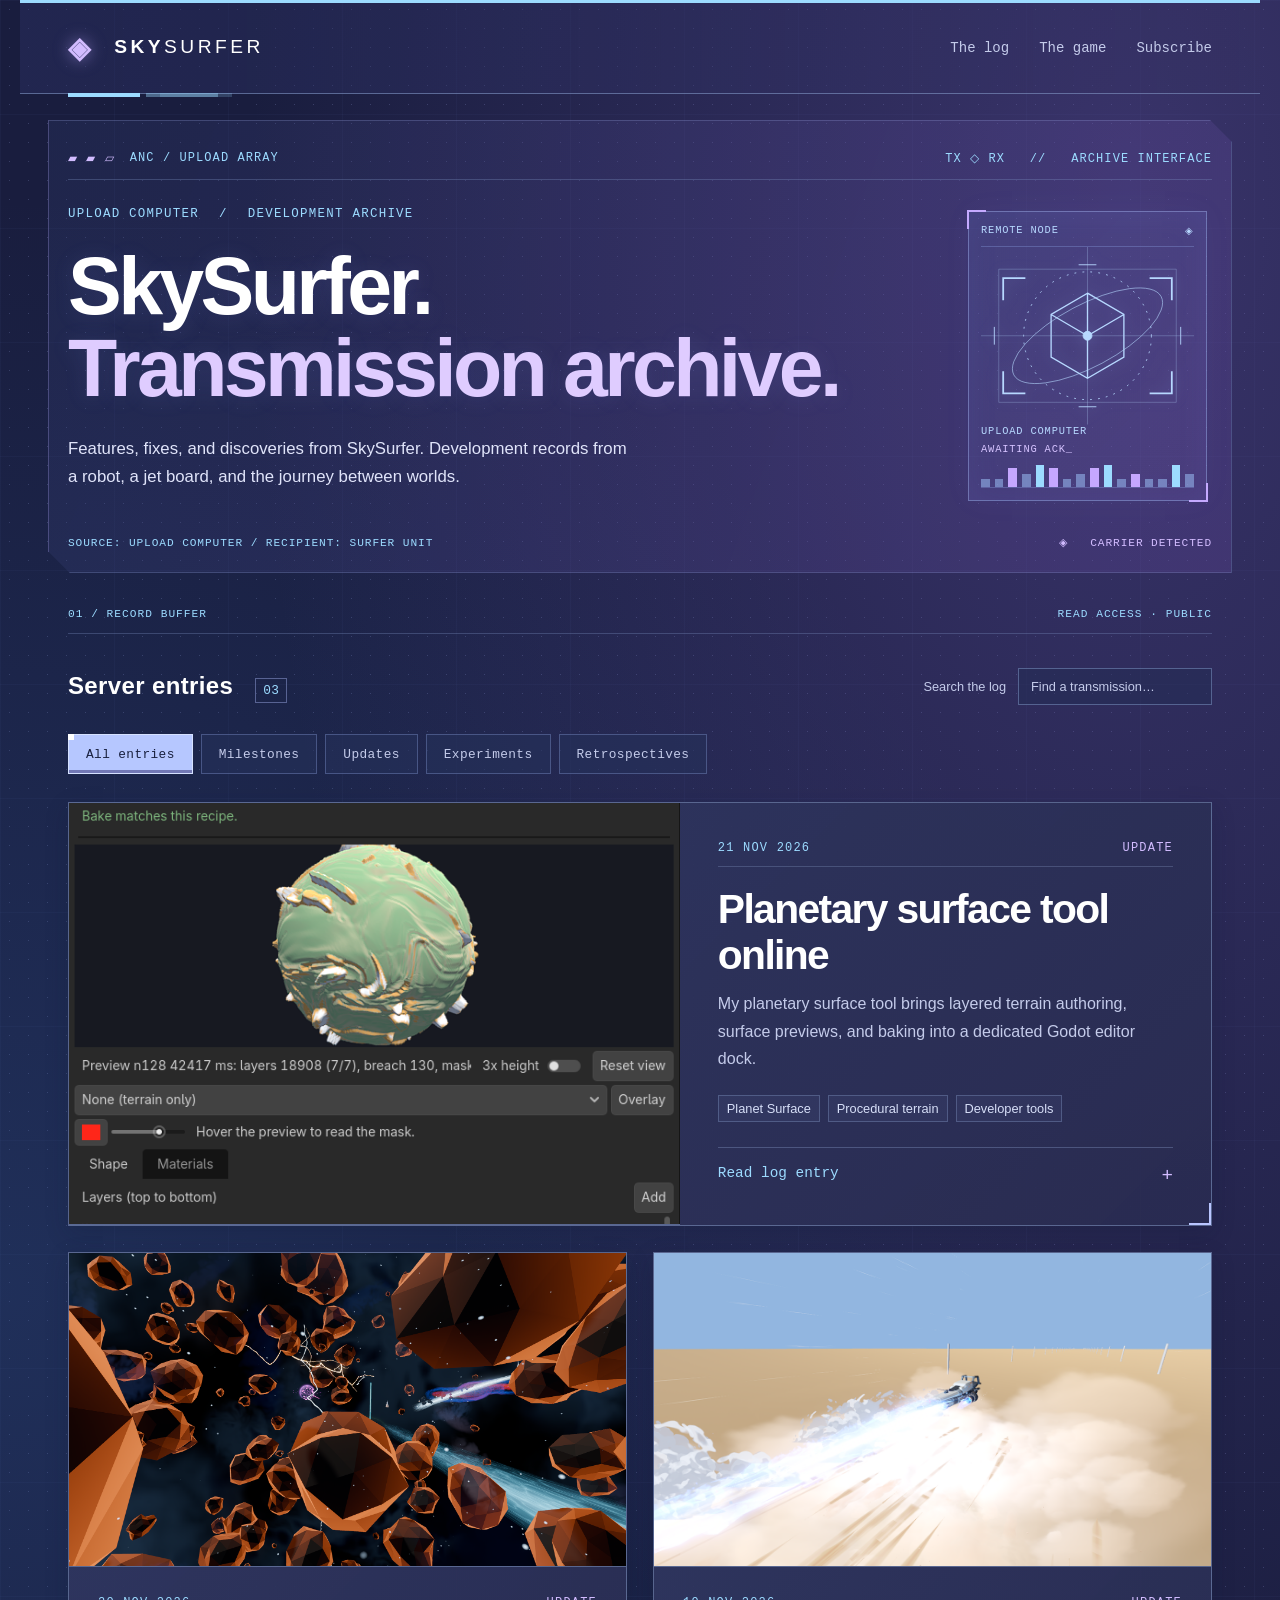
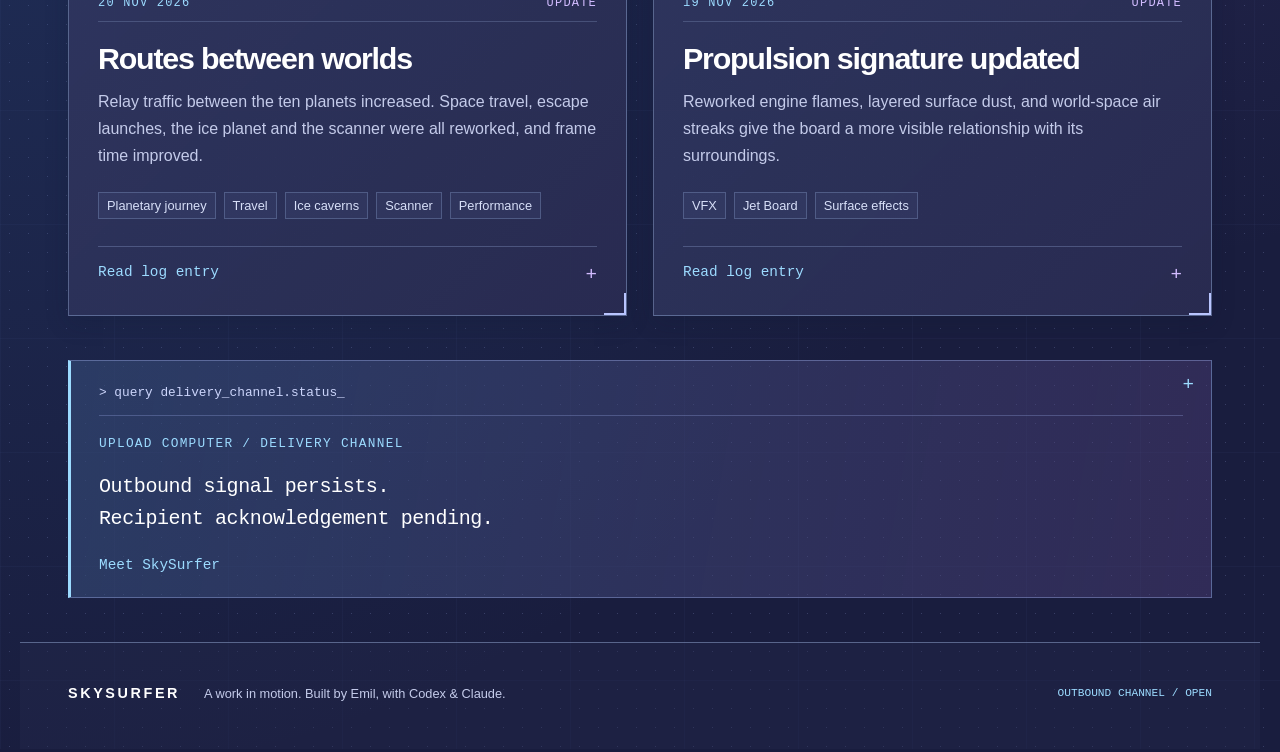
==== commit 3b771330: "Publish Planetary surface tool online" ====
--- a/index.html
+++ b/index.html
@@ -1 +1 @@
-<!doctype html><html lang="en"><head><meta charset="utf-8"><meta name="viewport" content="width=device-width,initial-scale=1"><meta name="theme-color" content="#191d3e"><title>Development log · SkySurfer</title><meta name="description" content="Features, fixes, and discoveries from SkySurfer. Development records from a robot, a jet board, and the journey between worlds."><meta property="og:title" content="Development log"><meta property="og:description" content="Features, fixes, and discoveries from SkySurfer. Development records from a robot, a jet board, and the journey between worlds."><meta property="og:type" content="website"><link rel="canonical" href="https://mrbobarian.github.io/skysurfer-log/"><meta property="og:url" content="https://mrbobarian.github.io/skysurfer-log/"><link rel="stylesheet" href="./style.css?v=265d4668a5ab"><link rel="alternate" type="application/atom+xml" title="SkySurfer development log" href="./feed.xml"><script src="./app.js" defer></script></head><body><a class="skip" href="#main">Skip to content</a><header><a class="brand" href="./index.html" aria-label="SkySurfer home"><span class="brand-mark" aria-hidden="true">◈</span> SKY<span>SURFER</span></a><nav aria-label="Main navigation"><a href="./index.html">The log</a><a href="./about.html">The game</a><a href="./feed.xml" aria-label="Subscribe via RSS or Atom">Subscribe</a></nav></header><main id="main"><section class="hero"><div class="terminal-rail" aria-hidden="true"><span>ANC / UPLOAD ARRAY</span><span>TX ◇ RX &nbsp; // &nbsp; ARCHIVE INTERFACE</span></div><div class="eyebrow">UPLOAD COMPUTER <span>/</span> DEVELOPMENT ARCHIVE</div><h1>SkySurfer.<br><em>Transmission archive.</em></h1><p>Features, fixes, and discoveries from SkySurfer. Development records from a robot, a jet board, and the journey between worlds.</p><aside class="hero-scope" aria-label="Upload computer signal illustration"><div class="scope-header"><span>REMOTE NODE</span><span>◈</span></div><svg viewBox="0 0 240 200" fill="none" aria-hidden="true"><g stroke="currentColor"><path opacity=".3" d="M0 100h240M120 0v200M20 25h200v150H20z"/><circle cx="120" cy="100" r="72" stroke-dasharray="2 7"/><ellipse cx="120" cy="100" rx="94" ry="35" transform="rotate(-28 120 100)" opacity=".6"/><path d="m120 52 41 24v48l-41 24-41-24V76zM79 76l41 24 41-24M120 100v48M120 52v48" stroke-width="1.5"/><path d="M25 60V35h25M190 35h25v25M215 140v25h-25M50 165H25v-25" stroke-width="2"/><path d="M110 20h20M110 180h20M15 90v20M225 90v20"/><circle cx="120" cy="100" r="5" fill="currentColor"/></g></svg><div class="scope-caption"><span>UPLOAD COMPUTER</span><span>AWAITING ACK<span class="terminal-cursor">_</span></span></div><div class="signal-bars" aria-hidden="true"><i></i><i></i><i></i><i></i><i></i><i></i><i></i><i></i><i></i><i></i><i></i><i></i><i></i><i></i><i></i><i></i></div></aside><div class="hero-bottom"><span>SOURCE: UPLOAD COMPUTER / RECIPIENT: SURFER UNIT</span><span class="coordinates" aria-hidden="true">◈ &nbsp; CARRIER DETECTED</span></div></section><section class="archive" aria-labelledby="archive-title"><div class="section-index" aria-hidden="true"><span>01 / RECORD BUFFER</span><span>READ ACCESS · PUBLIC</span></div><div class="archive-head"><h2 id="archive-title">Server entries <span>02</span></h2><label class="search-label">Search the log<input type="search" id="search" placeholder="Find a transmission…"></label></div><div class="filters" role="group" aria-label="Filter entries"><button data-filter="all" aria-pressed="true">All entries</button><button data-filter="milestone" aria-pressed="false">Milestones</button><button data-filter="update" aria-pressed="false">Updates</button><button data-filter="experiment" aria-pressed="false">Experiments</button><button data-filter="retrospective" aria-pressed="false">Retrospectives</button></div><div class="grid"><article class="card lead" data-kind="update" data-search="routes between worlds relay traffic between the ten planets increased. space travel, escape launches, the ice planet and the scanner were all reworked, and frame time improved. planetary journey travel ice caverns scanner performance"><a class="card-image" href="posts/2026-11-20-routes-between-worlds.html" tabindex="-1" aria-hidden="true"><img src="media/journey-lightning-field.png" alt="" loading="eager" width="1600" height="900"></a><div class="card-copy"><div class="eyebrow"><time datetime="2026-11-20">20 Nov 2026</time><span>update</span></div><h2><a href="posts/2026-11-20-routes-between-worlds.html">Routes between worlds</a></h2><p>Relay traffic between the ten planets increased. Space travel, escape launches, the ice planet and the scanner were all reworked, and frame time improved.</p><div class="tags"><span>Planetary journey</span><span>Travel</span><span>Ice caverns</span><span>Scanner</span><span>Performance</span></div><a class="read" href="posts/2026-11-20-routes-between-worlds.html">Read log entry <span aria-hidden="true">+</span></a></div></article><article class="card " data-kind="update" data-search="propulsion signature updated reworked engine flames, layered surface dust, and world-space air streaks give the board a more visible relationship with its surroundings. vfx jet board surface effects"><a class="card-image" href="posts/2026-11-19-propulsion-signature.html" tabindex="-1" aria-hidden="true"><img src="media/vfx-final-jet.png" alt="" loading="lazy" width="1600" height="900"></a><div class="card-copy"><div class="eyebrow"><time datetime="2026-11-19">19 Nov 2026</time><span>update</span></div><h2><a href="posts/2026-11-19-propulsion-signature.html">Propulsion signature updated</a></h2><p>Reworked engine flames, layered surface dust, and world-space air streaks give the board a more visible relationship with its surroundings.</p><div class="tags"><span>VFX</span><span>Jet Board</span><span>Surface effects</span></div><a class="read" href="posts/2026-11-19-propulsion-signature.html">Read log entry <span aria-hidden="true">+</span></a></div></article></div><p id="empty" hidden>No transmissions match. Try another search.</p></section><section class="closing"><div class="terminal-prompt" aria-hidden="true">&gt; query delivery_channel.status<span class="terminal-cursor">_</span></div><span class="eyebrow">UPLOAD COMPUTER / DELIVERY CHANNEL</span><p>Outbound signal persists.<br>Recipient acknowledgement pending.</p><a href="about.html">Meet SkySurfer</a></section></main><footer><a class="brand" href="./index.html">SKYSURFER</a><p>A work in motion. Built by Emil, with Codex &amp; Claude.</p><span>OUTBOUND CHANNEL / OPEN</span></footer></body></html>+<!doctype html><html lang="en"><head><meta charset="utf-8"><meta name="viewport" content="width=device-width,initial-scale=1"><meta name="theme-color" content="#191d3e"><title>Development log · SkySurfer</title><meta name="description" content="Features, fixes, and discoveries from SkySurfer. Development records from a robot, a jet board, and the journey between worlds."><meta property="og:title" content="Development log"><meta property="og:description" content="Features, fixes, and discoveries from SkySurfer. Development records from a robot, a jet board, and the journey between worlds."><meta property="og:type" content="website"><link rel="canonical" href="https://mrbobarian.github.io/skysurfer-log/"><meta property="og:url" content="https://mrbobarian.github.io/skysurfer-log/"><link rel="stylesheet" href="./style.css?v=a5eb18648e0a"><link rel="alternate" type="application/atom+xml" title="SkySurfer development log" href="./feed.xml"><script src="./app.js" defer></script></head><body><a class="skip" href="#main">Skip to content</a><header><a class="brand" href="./index.html" aria-label="SkySurfer home"><span class="brand-mark" aria-hidden="true">◈</span> SKY<span>SURFER</span></a><nav aria-label="Main navigation"><a href="./index.html">The log</a><a href="./about.html">The game</a><a href="./feed.xml" aria-label="Subscribe via RSS or Atom">Subscribe</a></nav></header><main id="main"><section class="hero"><div class="terminal-rail" aria-hidden="true"><span>ANC / UPLOAD ARRAY</span><span>TX ◇ RX &nbsp; // &nbsp; ARCHIVE INTERFACE</span></div><div class="eyebrow">UPLOAD COMPUTER <span>/</span> DEVELOPMENT ARCHIVE</div><h1>SkySurfer.<br><em>Transmission archive.</em></h1><p>Features, fixes, and discoveries from SkySurfer. Development records from a robot, a jet board, and the journey between worlds.</p><aside class="hero-scope" aria-label="Upload computer signal illustration"><div class="scope-header"><span>REMOTE NODE</span><span>◈</span></div><svg viewBox="0 0 240 200" fill="none" aria-hidden="true"><g stroke="currentColor"><path opacity=".3" d="M0 100h240M120 0v200M20 25h200v150H20z"/><circle cx="120" cy="100" r="72" stroke-dasharray="2 7"/><ellipse cx="120" cy="100" rx="94" ry="35" transform="rotate(-28 120 100)" opacity=".6"/><path d="m120 52 41 24v48l-41 24-41-24V76zM79 76l41 24 41-24M120 100v48M120 52v48" stroke-width="1.5"/><path d="M25 60V35h25M190 35h25v25M215 140v25h-25M50 165H25v-25" stroke-width="2"/><path d="M110 20h20M110 180h20M15 90v20M225 90v20"/><circle cx="120" cy="100" r="5" fill="currentColor"/></g></svg><div class="scope-caption"><span>UPLOAD COMPUTER</span><span>AWAITING ACK<span class="terminal-cursor">_</span></span></div><div class="signal-bars" aria-hidden="true"><i></i><i></i><i></i><i></i><i></i><i></i><i></i><i></i><i></i><i></i><i></i><i></i><i></i><i></i><i></i><i></i></div></aside><div class="hero-bottom"><span>SOURCE: UPLOAD COMPUTER / RECIPIENT: SURFER UNIT</span><span class="coordinates" aria-hidden="true">◈ &nbsp; CARRIER DETECTED</span></div></section><section class="archive" aria-labelledby="archive-title"><div class="section-index" aria-hidden="true"><span>01 / RECORD BUFFER</span><span>READ ACCESS · PUBLIC</span></div><div class="archive-head"><h2 id="archive-title">Server entries <span>03</span></h2><label class="search-label">Search the log<input type="search" id="search" placeholder="Find a transmission…"></label></div><div class="filters" role="group" aria-label="Filter entries"><button data-filter="all" aria-pressed="true">All entries</button><button data-filter="milestone" aria-pressed="false">Milestones</button><button data-filter="update" aria-pressed="false">Updates</button><button data-filter="experiment" aria-pressed="false">Experiments</button><button data-filter="retrospective" aria-pressed="false">Retrospectives</button></div><div class="grid"><article class="card lead" data-kind="update" data-search="planetary surface tool online my planetary surface tool brings layered terrain authoring, surface previews, and baking into a dedicated godot editor dock. planet surface procedural terrain developer tools"><a class="card-image" href="posts/2026-11-21-planetary-surface-tool.html" tabindex="-1" aria-hidden="true"><img src="media/surface-tool-dock.png" alt="" loading="eager" width="1600" height="900"></a><div class="card-copy"><div class="eyebrow"><time datetime="2026-11-21">21 Nov 2026</time><span>update</span></div><h2><a href="posts/2026-11-21-planetary-surface-tool.html">Planetary surface tool online</a></h2><p>My planetary surface tool brings layered terrain authoring, surface previews, and baking into a dedicated Godot editor dock.</p><div class="tags"><span>Planet Surface</span><span>Procedural terrain</span><span>Developer tools</span></div><a class="read" href="posts/2026-11-21-planetary-surface-tool.html">Read log entry <span aria-hidden="true">+</span></a></div></article><article class="card " data-kind="update" data-search="routes between worlds relay traffic between the ten planets increased. space travel, escape launches, the ice planet and the scanner were all reworked, and frame time improved. planetary journey travel ice caverns scanner performance"><a class="card-image" href="posts/2026-11-20-routes-between-worlds.html" tabindex="-1" aria-hidden="true"><img src="media/journey-lightning-field.png" alt="" loading="lazy" width="1600" height="900"></a><div class="card-copy"><div class="eyebrow"><time datetime="2026-11-20">20 Nov 2026</time><span>update</span></div><h2><a href="posts/2026-11-20-routes-between-worlds.html">Routes between worlds</a></h2><p>Relay traffic between the ten planets increased. Space travel, escape launches, the ice planet and the scanner were all reworked, and frame time improved.</p><div class="tags"><span>Planetary journey</span><span>Travel</span><span>Ice caverns</span><span>Scanner</span><span>Performance</span></div><a class="read" href="posts/2026-11-20-routes-between-worlds.html">Read log entry <span aria-hidden="true">+</span></a></div></article><article class="card " data-kind="update" data-search="propulsion signature updated reworked engine flames, layered surface dust, and world-space air streaks give the board a more visible relationship with its surroundings. vfx jet board surface effects"><a class="card-image" href="posts/2026-11-19-propulsion-signature.html" tabindex="-1" aria-hidden="true"><img src="media/vfx-final-jet.png" alt="" loading="lazy" width="1600" height="900"></a><div class="card-copy"><div class="eyebrow"><time datetime="2026-11-19">19 Nov 2026</time><span>update</span></div><h2><a href="posts/2026-11-19-propulsion-signature.html">Propulsion signature updated</a></h2><p>Reworked engine flames, layered surface dust, and world-space air streaks give the board a more visible relationship with its surroundings.</p><div class="tags"><span>VFX</span><span>Jet Board</span><span>Surface effects</span></div><a class="read" href="posts/2026-11-19-propulsion-signature.html">Read log entry <span aria-hidden="true">+</span></a></div></article></div><p id="empty" hidden>No transmissions match. Try another search.</p></section><section class="closing"><div class="terminal-prompt" aria-hidden="true">&gt; query delivery_channel.status<span class="terminal-cursor">_</span></div><span class="eyebrow">UPLOAD COMPUTER / DELIVERY CHANNEL</span><p>Outbound signal persists.<br>Recipient acknowledgement pending.</p><a href="about.html">Meet SkySurfer</a></section></main><footer><a class="brand" href="./index.html">SKYSURFER</a><p>A work in motion. Built by Emil, with Codex &amp; Claude.</p><span>OUTBOUND CHANNEL / OPEN</span></footer></body></html>
--- a/style.css
+++ b/style.css
@@ -31,3 +31,4 @@
 @media(max-width:1000px) and (min-width:681px){.hero h1{font-size:3.6rem;max-width:calc(100% - 245px)}.hero-scope{width:210px}.hero>p{max-width:calc(100% - 245px)}}
 @media(max-width:680px){header{height:auto;min-height:110px}header::after{left:22px}.hero{margin-top:22px;padding-top:22px}.hero::before{inset:0 -10px}.terminal-rail{font-size:.6rem;gap:8px;margin-bottom:23px}.terminal-rail>span:last-child{display:none}.hero h1{font-size:clamp(2.7rem,11vw,3.6rem);max-width:none}.hero>p{font-size:1rem;max-width:none}.hero-scope{position:relative;top:auto;right:auto;width:100%;height:120px;margin-top:24px;padding:12px 14px 12px 130px}.hero-scope svg{position:absolute;width:112px;height:94px;left:8px;top:11px}.scope-header,.scope-caption{font-size:.6rem}.scope-caption{margin-top:10px}.signal-bars{height:15px;margin-top:7px;gap:3px}.hero-bottom{font-size:.6rem;padding-top:19px}.section-index{font-size:.6rem}.closing{padding:20px;margin-top:32px}.terminal-prompt{font-size:.65rem}.closing .eyebrow{font-size:.65rem}.closing>p{font-size:1rem}.entry .prose{padding:8px 16px}.filters button{font-size:.75rem;padding:10px 12px}}
 @media(prefers-reduced-motion:reduce){.terminal-cursor{animation:none}}
+.about{max-width:1240px}.journey-overview{margin:36px 0 42px}.journey-overview>a{display:block}.journey-overview img{width:100%;height:auto}.journey-overview figcaption{display:flex;gap:12px;justify-content:space-between;flex-wrap:wrap}.journey-overview figcaption a{color:var(--blue);text-decoration:underline;text-underline-offset:3px}
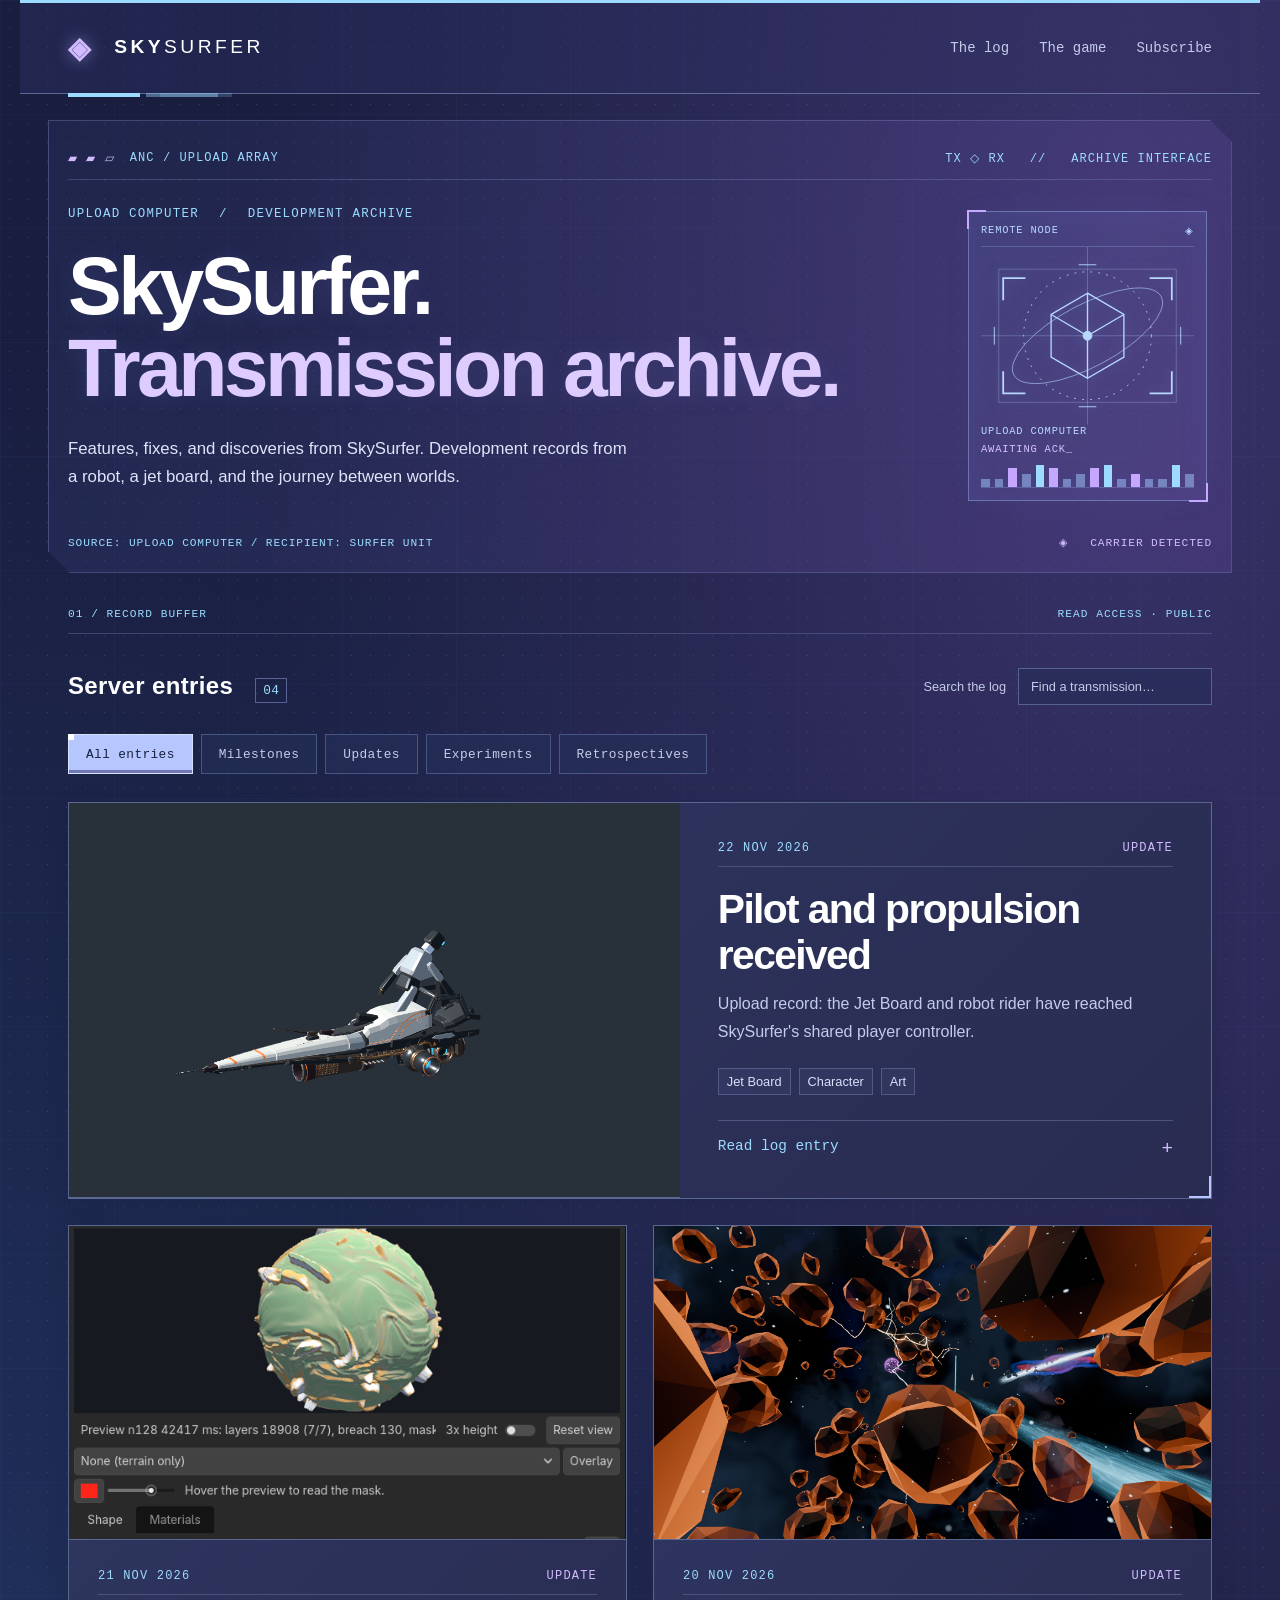
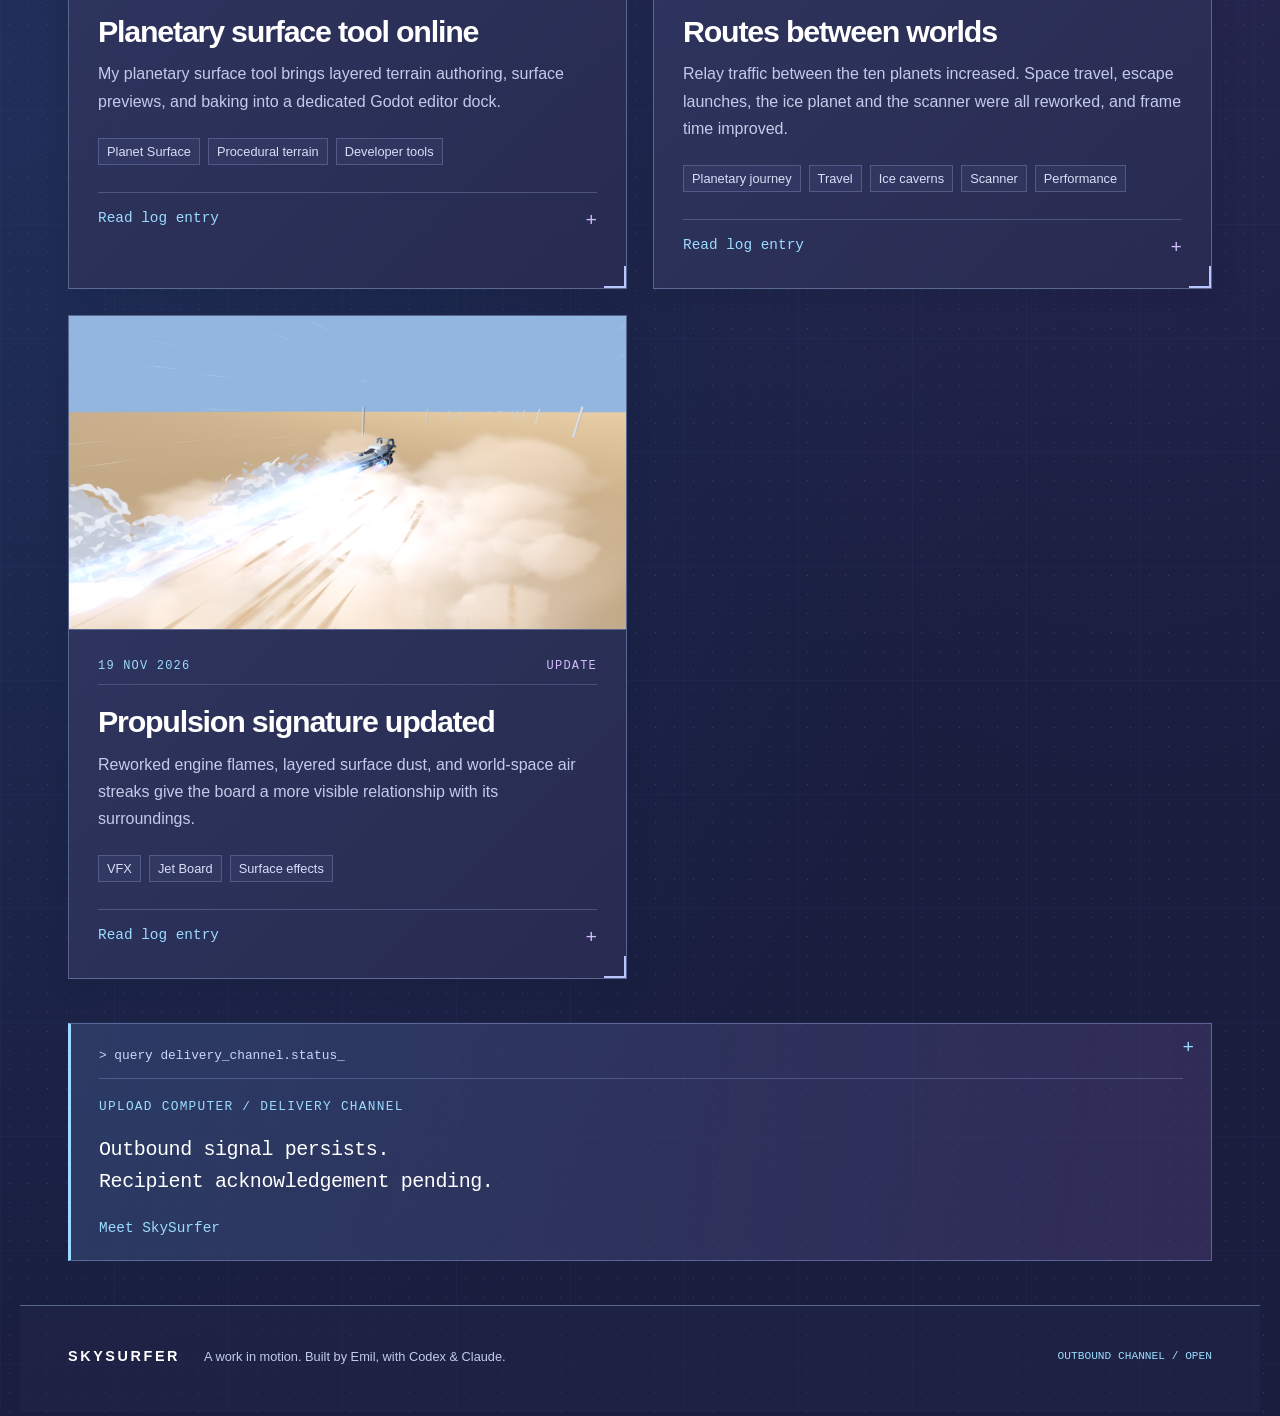
==== commit af9f7050: "Publish Pilot and propulsion received" ====
--- a/index.html
+++ b/index.html
@@ -1 +1 @@
-<!doctype html><html lang="en"><head><meta charset="utf-8"><meta name="viewport" content="width=device-width,initial-scale=1"><meta name="theme-color" content="#191d3e"><title>Development log · SkySurfer</title><meta name="description" content="Features, fixes, and discoveries from SkySurfer. Development records from a robot, a jet board, and the journey between worlds."><meta property="og:title" content="Development log"><meta property="og:description" content="Features, fixes, and discoveries from SkySurfer. Development records from a robot, a jet board, and the journey between worlds."><meta property="og:type" content="website"><link rel="canonical" href="https://mrbobarian.github.io/skysurfer-log/"><meta property="og:url" content="https://mrbobarian.github.io/skysurfer-log/"><link rel="stylesheet" href="./style.css?v=a5eb18648e0a"><link rel="alternate" type="application/atom+xml" title="SkySurfer development log" href="./feed.xml"><script src="./app.js" defer></script></head><body><a class="skip" href="#main">Skip to content</a><header><a class="brand" href="./index.html" aria-label="SkySurfer home"><span class="brand-mark" aria-hidden="true">◈</span> SKY<span>SURFER</span></a><nav aria-label="Main navigation"><a href="./index.html">The log</a><a href="./about.html">The game</a><a href="./feed.xml" aria-label="Subscribe via RSS or Atom">Subscribe</a></nav></header><main id="main"><section class="hero"><div class="terminal-rail" aria-hidden="true"><span>ANC / UPLOAD ARRAY</span><span>TX ◇ RX &nbsp; // &nbsp; ARCHIVE INTERFACE</span></div><div class="eyebrow">UPLOAD COMPUTER <span>/</span> DEVELOPMENT ARCHIVE</div><h1>SkySurfer.<br><em>Transmission archive.</em></h1><p>Features, fixes, and discoveries from SkySurfer. Development records from a robot, a jet board, and the journey between worlds.</p><aside class="hero-scope" aria-label="Upload computer signal illustration"><div class="scope-header"><span>REMOTE NODE</span><span>◈</span></div><svg viewBox="0 0 240 200" fill="none" aria-hidden="true"><g stroke="currentColor"><path opacity=".3" d="M0 100h240M120 0v200M20 25h200v150H20z"/><circle cx="120" cy="100" r="72" stroke-dasharray="2 7"/><ellipse cx="120" cy="100" rx="94" ry="35" transform="rotate(-28 120 100)" opacity=".6"/><path d="m120 52 41 24v48l-41 24-41-24V76zM79 76l41 24 41-24M120 100v48M120 52v48" stroke-width="1.5"/><path d="M25 60V35h25M190 35h25v25M215 140v25h-25M50 165H25v-25" stroke-width="2"/><path d="M110 20h20M110 180h20M15 90v20M225 90v20"/><circle cx="120" cy="100" r="5" fill="currentColor"/></g></svg><div class="scope-caption"><span>UPLOAD COMPUTER</span><span>AWAITING ACK<span class="terminal-cursor">_</span></span></div><div class="signal-bars" aria-hidden="true"><i></i><i></i><i></i><i></i><i></i><i></i><i></i><i></i><i></i><i></i><i></i><i></i><i></i><i></i><i></i><i></i></div></aside><div class="hero-bottom"><span>SOURCE: UPLOAD COMPUTER / RECIPIENT: SURFER UNIT</span><span class="coordinates" aria-hidden="true">◈ &nbsp; CARRIER DETECTED</span></div></section><section class="archive" aria-labelledby="archive-title"><div class="section-index" aria-hidden="true"><span>01 / RECORD BUFFER</span><span>READ ACCESS · PUBLIC</span></div><div class="archive-head"><h2 id="archive-title">Server entries <span>03</span></h2><label class="search-label">Search the log<input type="search" id="search" placeholder="Find a transmission…"></label></div><div class="filters" role="group" aria-label="Filter entries"><button data-filter="all" aria-pressed="true">All entries</button><button data-filter="milestone" aria-pressed="false">Milestones</button><button data-filter="update" aria-pressed="false">Updates</button><button data-filter="experiment" aria-pressed="false">Experiments</button><button data-filter="retrospective" aria-pressed="false">Retrospectives</button></div><div class="grid"><article class="card lead" data-kind="update" data-search="planetary surface tool online my planetary surface tool brings layered terrain authoring, surface previews, and baking into a dedicated godot editor dock. planet surface procedural terrain developer tools"><a class="card-image" href="posts/2026-11-21-planetary-surface-tool.html" tabindex="-1" aria-hidden="true"><img src="media/surface-tool-dock.png" alt="" loading="eager" width="1600" height="900"></a><div class="card-copy"><div class="eyebrow"><time datetime="2026-11-21">21 Nov 2026</time><span>update</span></div><h2><a href="posts/2026-11-21-planetary-surface-tool.html">Planetary surface tool online</a></h2><p>My planetary surface tool brings layered terrain authoring, surface previews, and baking into a dedicated Godot editor dock.</p><div class="tags"><span>Planet Surface</span><span>Procedural terrain</span><span>Developer tools</span></div><a class="read" href="posts/2026-11-21-planetary-surface-tool.html">Read log entry <span aria-hidden="true">+</span></a></div></article><article class="card " data-kind="update" data-search="routes between worlds relay traffic between the ten planets increased. space travel, escape launches, the ice planet and the scanner were all reworked, and frame time improved. planetary journey travel ice caverns scanner performance"><a class="card-image" href="posts/2026-11-20-routes-between-worlds.html" tabindex="-1" aria-hidden="true"><img src="media/journey-lightning-field.png" alt="" loading="lazy" width="1600" height="900"></a><div class="card-copy"><div class="eyebrow"><time datetime="2026-11-20">20 Nov 2026</time><span>update</span></div><h2><a href="posts/2026-11-20-routes-between-worlds.html">Routes between worlds</a></h2><p>Relay traffic between the ten planets increased. Space travel, escape launches, the ice planet and the scanner were all reworked, and frame time improved.</p><div class="tags"><span>Planetary journey</span><span>Travel</span><span>Ice caverns</span><span>Scanner</span><span>Performance</span></div><a class="read" href="posts/2026-11-20-routes-between-worlds.html">Read log entry <span aria-hidden="true">+</span></a></div></article><article class="card " data-kind="update" data-search="propulsion signature updated reworked engine flames, layered surface dust, and world-space air streaks give the board a more visible relationship with its surroundings. vfx jet board surface effects"><a class="card-image" href="posts/2026-11-19-propulsion-signature.html" tabindex="-1" aria-hidden="true"><img src="media/vfx-final-jet.png" alt="" loading="lazy" width="1600" height="900"></a><div class="card-copy"><div class="eyebrow"><time datetime="2026-11-19">19 Nov 2026</time><span>update</span></div><h2><a href="posts/2026-11-19-propulsion-signature.html">Propulsion signature updated</a></h2><p>Reworked engine flames, layered surface dust, and world-space air streaks give the board a more visible relationship with its surroundings.</p><div class="tags"><span>VFX</span><span>Jet Board</span><span>Surface effects</span></div><a class="read" href="posts/2026-11-19-propulsion-signature.html">Read log entry <span aria-hidden="true">+</span></a></div></article></div><p id="empty" hidden>No transmissions match. Try another search.</p></section><section class="closing"><div class="terminal-prompt" aria-hidden="true">&gt; query delivery_channel.status<span class="terminal-cursor">_</span></div><span class="eyebrow">UPLOAD COMPUTER / DELIVERY CHANNEL</span><p>Outbound signal persists.<br>Recipient acknowledgement pending.</p><a href="about.html">Meet SkySurfer</a></section></main><footer><a class="brand" href="./index.html">SKYSURFER</a><p>A work in motion. Built by Emil, with Codex &amp; Claude.</p><span>OUTBOUND CHANNEL / OPEN</span></footer></body></html>+<!doctype html><html lang="en"><head><meta charset="utf-8"><meta name="viewport" content="width=device-width,initial-scale=1"><meta name="theme-color" content="#191d3e"><title>Development log · SkySurfer</title><meta name="description" content="Features, fixes, and discoveries from SkySurfer. Development records from a robot, a jet board, and the journey between worlds."><meta property="og:title" content="Development log"><meta property="og:description" content="Features, fixes, and discoveries from SkySurfer. Development records from a robot, a jet board, and the journey between worlds."><meta property="og:type" content="website"><link rel="canonical" href="https://mrbobarian.github.io/skysurfer-log/"><meta property="og:url" content="https://mrbobarian.github.io/skysurfer-log/"><link rel="stylesheet" href="./style.css?v=a5eb18648e0a"><link rel="alternate" type="application/atom+xml" title="SkySurfer development log" href="./feed.xml"><script src="./app.js" defer></script></head><body><a class="skip" href="#main">Skip to content</a><header><a class="brand" href="./index.html" aria-label="SkySurfer home"><span class="brand-mark" aria-hidden="true">◈</span> SKY<span>SURFER</span></a><nav aria-label="Main navigation"><a href="./index.html">The log</a><a href="./about.html">The game</a><a href="./feed.xml" aria-label="Subscribe via RSS or Atom">Subscribe</a></nav></header><main id="main"><section class="hero"><div class="terminal-rail" aria-hidden="true"><span>ANC / UPLOAD ARRAY</span><span>TX ◇ RX &nbsp; // &nbsp; ARCHIVE INTERFACE</span></div><div class="eyebrow">UPLOAD COMPUTER <span>/</span> DEVELOPMENT ARCHIVE</div><h1>SkySurfer.<br><em>Transmission archive.</em></h1><p>Features, fixes, and discoveries from SkySurfer. Development records from a robot, a jet board, and the journey between worlds.</p><aside class="hero-scope" aria-label="Upload computer signal illustration"><div class="scope-header"><span>REMOTE NODE</span><span>◈</span></div><svg viewBox="0 0 240 200" fill="none" aria-hidden="true"><g stroke="currentColor"><path opacity=".3" d="M0 100h240M120 0v200M20 25h200v150H20z"/><circle cx="120" cy="100" r="72" stroke-dasharray="2 7"/><ellipse cx="120" cy="100" rx="94" ry="35" transform="rotate(-28 120 100)" opacity=".6"/><path d="m120 52 41 24v48l-41 24-41-24V76zM79 76l41 24 41-24M120 100v48M120 52v48" stroke-width="1.5"/><path d="M25 60V35h25M190 35h25v25M215 140v25h-25M50 165H25v-25" stroke-width="2"/><path d="M110 20h20M110 180h20M15 90v20M225 90v20"/><circle cx="120" cy="100" r="5" fill="currentColor"/></g></svg><div class="scope-caption"><span>UPLOAD COMPUTER</span><span>AWAITING ACK<span class="terminal-cursor">_</span></span></div><div class="signal-bars" aria-hidden="true"><i></i><i></i><i></i><i></i><i></i><i></i><i></i><i></i><i></i><i></i><i></i><i></i><i></i><i></i><i></i><i></i></div></aside><div class="hero-bottom"><span>SOURCE: UPLOAD COMPUTER / RECIPIENT: SURFER UNIT</span><span class="coordinates" aria-hidden="true">◈ &nbsp; CARRIER DETECTED</span></div></section><section class="archive" aria-labelledby="archive-title"><div class="section-index" aria-hidden="true"><span>01 / RECORD BUFFER</span><span>READ ACCESS · PUBLIC</span></div><div class="archive-head"><h2 id="archive-title">Server entries <span>04</span></h2><label class="search-label">Search the log<input type="search" id="search" placeholder="Find a transmission…"></label></div><div class="filters" role="group" aria-label="Filter entries"><button data-filter="all" aria-pressed="true">All entries</button><button data-filter="milestone" aria-pressed="false">Milestones</button><button data-filter="update" aria-pressed="false">Updates</button><button data-filter="experiment" aria-pressed="false">Experiments</button><button data-filter="retrospective" aria-pressed="false">Retrospectives</button></div><div class="grid"><article class="card lead" data-kind="update" data-search="pilot and propulsion received upload record: the jet board and robot rider have reached skysurfer&#39;s shared player controller. jet board character art"><a class="card-image" href="posts/2026-11-22-board-meets-rider.html" tabindex="-1" aria-hidden="true"><img src="media/jet-board-rider-fit.png" alt="" loading="eager" width="1600" height="900"></a><div class="card-copy"><div class="eyebrow"><time datetime="2026-11-22">22 Nov 2026</time><span>update</span></div><h2><a href="posts/2026-11-22-board-meets-rider.html">Pilot and propulsion received</a></h2><p>Upload record: the Jet Board and robot rider have reached SkySurfer&#39;s shared player controller.</p><div class="tags"><span>Jet Board</span><span>Character</span><span>Art</span></div><a class="read" href="posts/2026-11-22-board-meets-rider.html">Read log entry <span aria-hidden="true">+</span></a></div></article><article class="card " data-kind="update" data-search="planetary surface tool online my planetary surface tool brings layered terrain authoring, surface previews, and baking into a dedicated godot editor dock. planet surface procedural terrain developer tools"><a class="card-image" href="posts/2026-11-21-planetary-surface-tool.html" tabindex="-1" aria-hidden="true"><img src="media/surface-tool-dock.png" alt="" loading="lazy" width="1600" height="900"></a><div class="card-copy"><div class="eyebrow"><time datetime="2026-11-21">21 Nov 2026</time><span>update</span></div><h2><a href="posts/2026-11-21-planetary-surface-tool.html">Planetary surface tool online</a></h2><p>My planetary surface tool brings layered terrain authoring, surface previews, and baking into a dedicated Godot editor dock.</p><div class="tags"><span>Planet Surface</span><span>Procedural terrain</span><span>Developer tools</span></div><a class="read" href="posts/2026-11-21-planetary-surface-tool.html">Read log entry <span aria-hidden="true">+</span></a></div></article><article class="card " data-kind="update" data-search="routes between worlds relay traffic between the ten planets increased. space travel, escape launches, the ice planet and the scanner were all reworked, and frame time improved. planetary journey travel ice caverns scanner performance"><a class="card-image" href="posts/2026-11-20-routes-between-worlds.html" tabindex="-1" aria-hidden="true"><img src="media/journey-lightning-field.png" alt="" loading="lazy" width="1600" height="900"></a><div class="card-copy"><div class="eyebrow"><time datetime="2026-11-20">20 Nov 2026</time><span>update</span></div><h2><a href="posts/2026-11-20-routes-between-worlds.html">Routes between worlds</a></h2><p>Relay traffic between the ten planets increased. Space travel, escape launches, the ice planet and the scanner were all reworked, and frame time improved.</p><div class="tags"><span>Planetary journey</span><span>Travel</span><span>Ice caverns</span><span>Scanner</span><span>Performance</span></div><a class="read" href="posts/2026-11-20-routes-between-worlds.html">Read log entry <span aria-hidden="true">+</span></a></div></article><article class="card " data-kind="update" data-search="propulsion signature updated reworked engine flames, layered surface dust, and world-space air streaks give the board a more visible relationship with its surroundings. vfx jet board surface effects"><a class="card-image" href="posts/2026-11-19-propulsion-signature.html" tabindex="-1" aria-hidden="true"><img src="media/vfx-final-jet.png" alt="" loading="lazy" width="1600" height="900"></a><div class="card-copy"><div class="eyebrow"><time datetime="2026-11-19">19 Nov 2026</time><span>update</span></div><h2><a href="posts/2026-11-19-propulsion-signature.html">Propulsion signature updated</a></h2><p>Reworked engine flames, layered surface dust, and world-space air streaks give the board a more visible relationship with its surroundings.</p><div class="tags"><span>VFX</span><span>Jet Board</span><span>Surface effects</span></div><a class="read" href="posts/2026-11-19-propulsion-signature.html">Read log entry <span aria-hidden="true">+</span></a></div></article></div><p id="empty" hidden>No transmissions match. Try another search.</p></section><section class="closing"><div class="terminal-prompt" aria-hidden="true">&gt; query delivery_channel.status<span class="terminal-cursor">_</span></div><span class="eyebrow">UPLOAD COMPUTER / DELIVERY CHANNEL</span><p>Outbound signal persists.<br>Recipient acknowledgement pending.</p><a href="about.html">Meet SkySurfer</a></section></main><footer><a class="brand" href="./index.html">SKYSURFER</a><p>A work in motion. Built by Emil, with Codex &amp; Claude.</p><span>OUTBOUND CHANNEL / OPEN</span></footer></body></html>
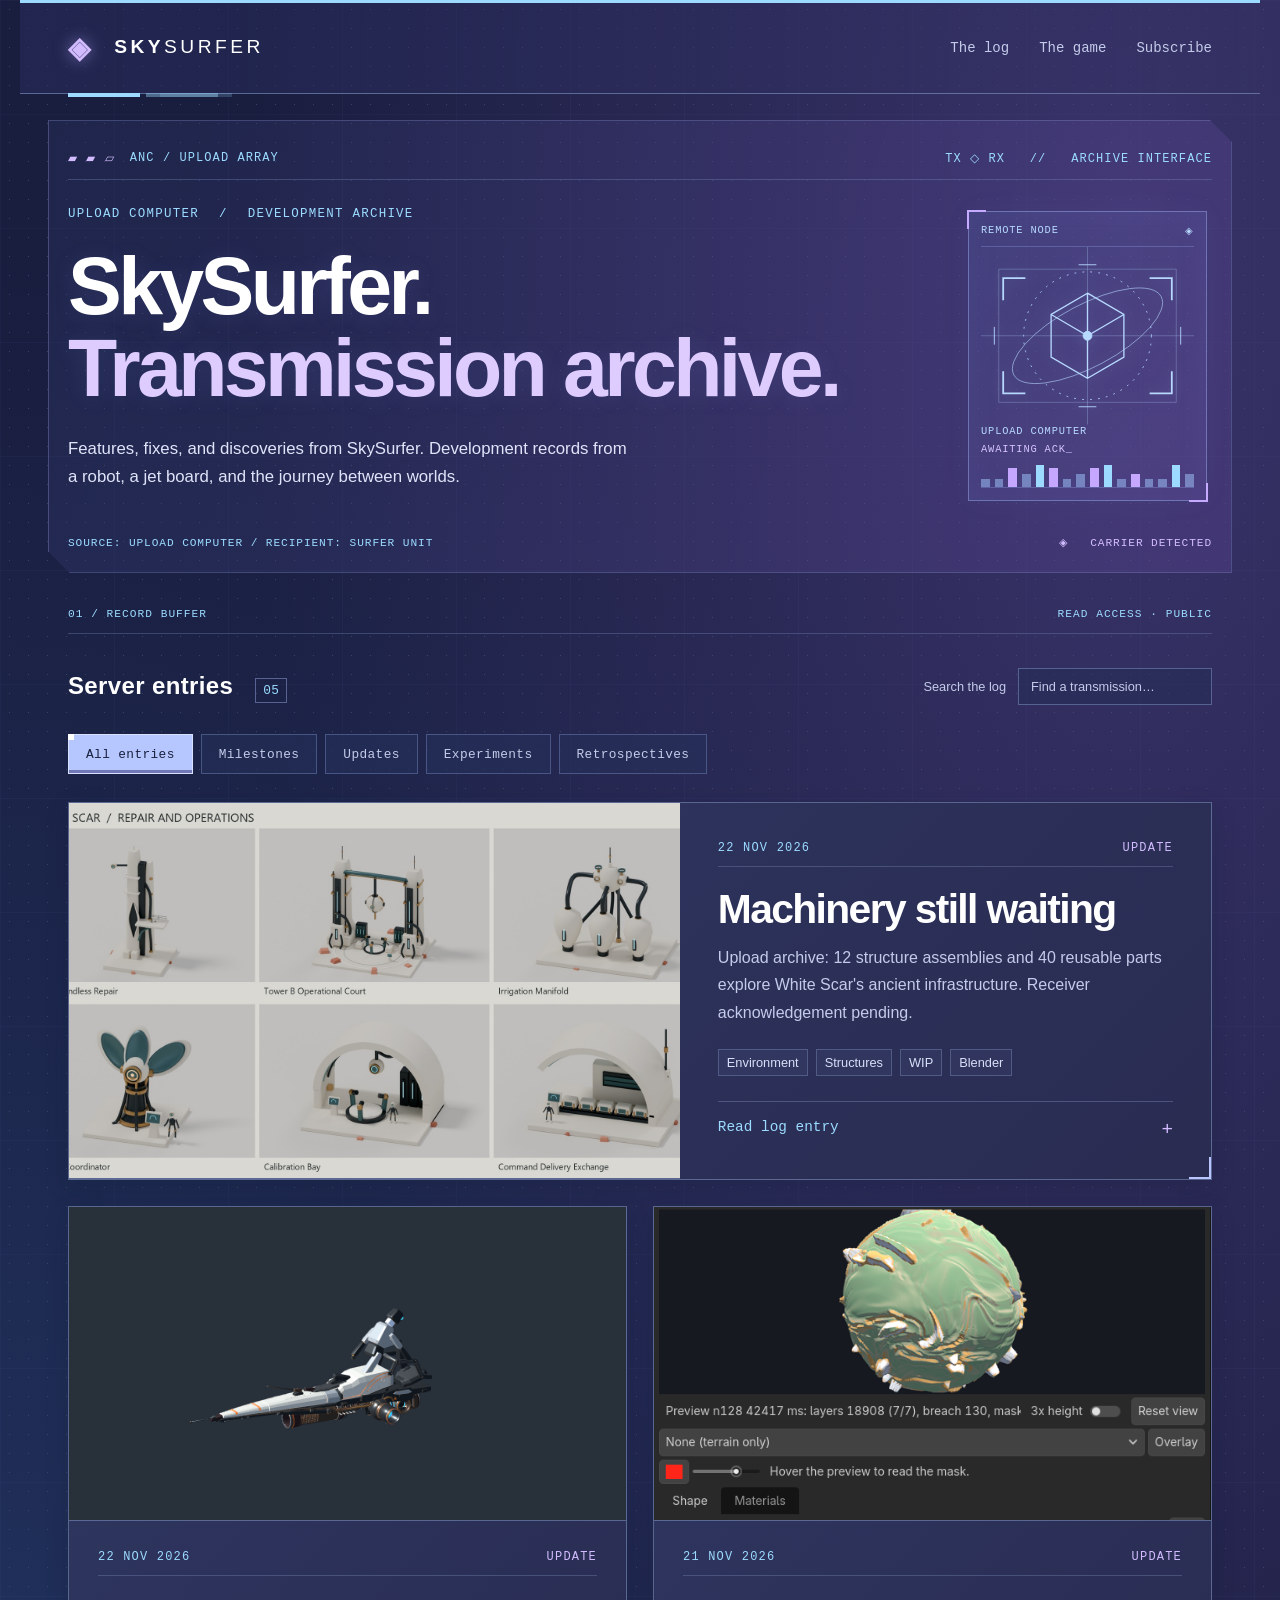
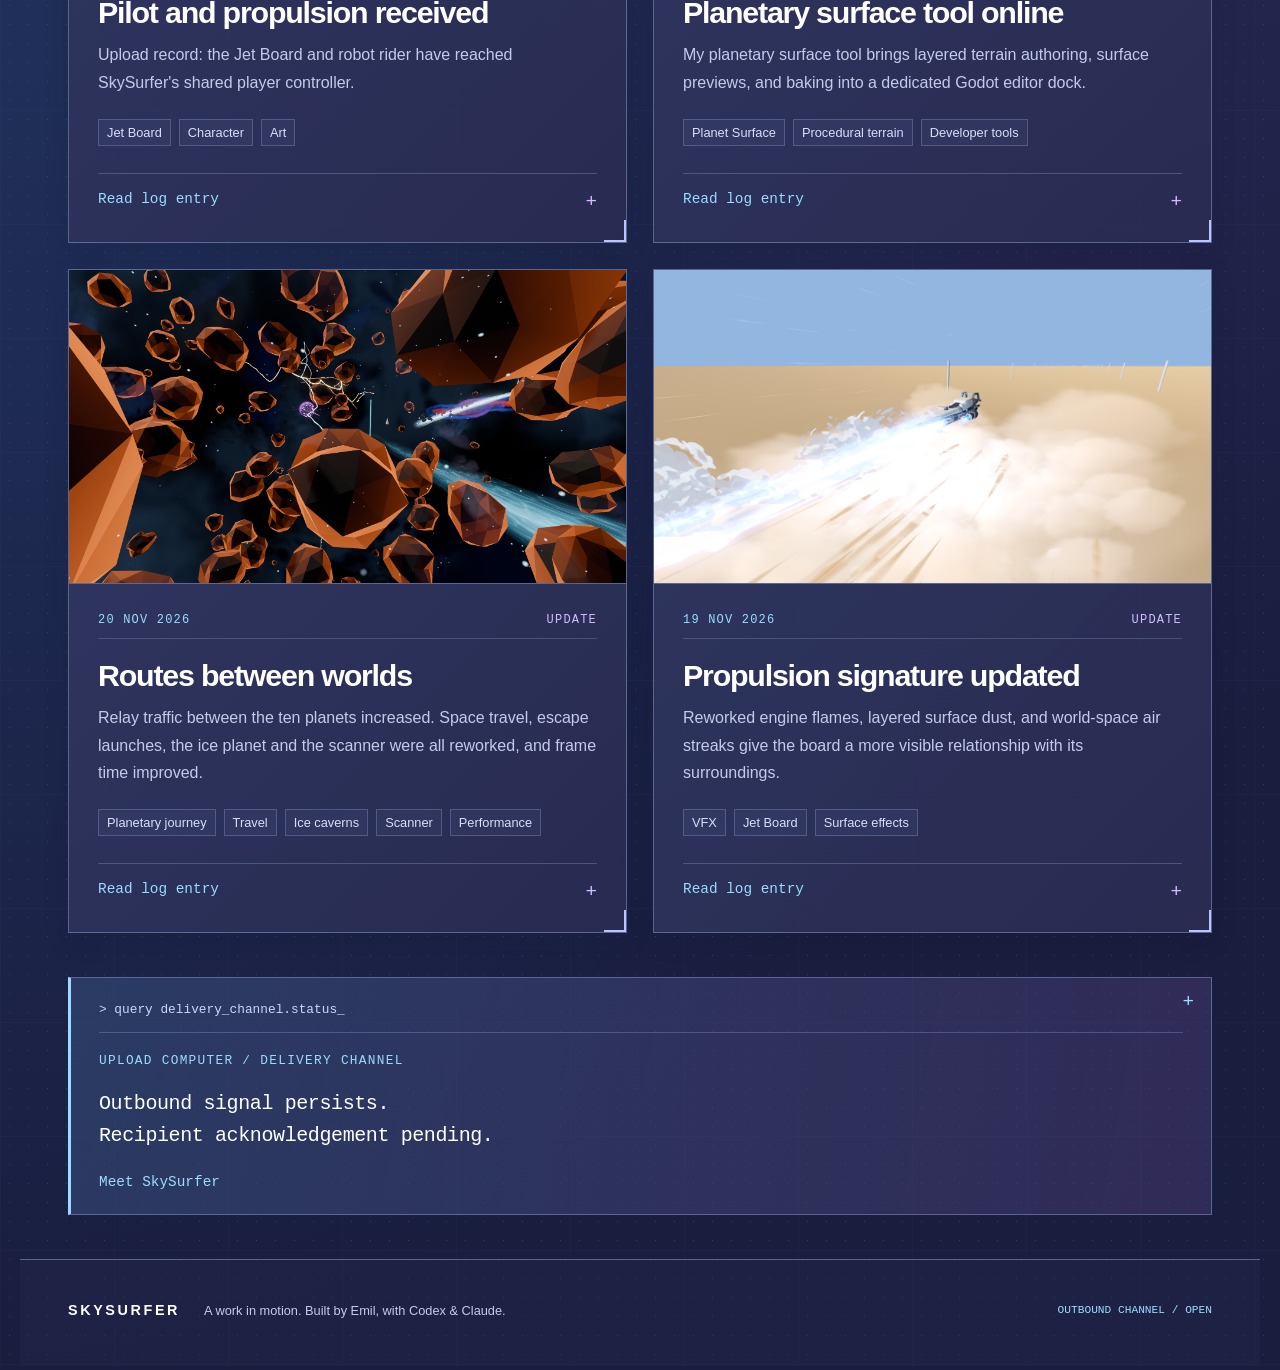
==== commit e0aac235: "Publish Machinery still waiting" ====
--- a/index.html
+++ b/index.html
@@ -1 +1 @@
-<!doctype html><html lang="en"><head><meta charset="utf-8"><meta name="viewport" content="width=device-width,initial-scale=1"><meta name="theme-color" content="#191d3e"><title>Development log · SkySurfer</title><meta name="description" content="Features, fixes, and discoveries from SkySurfer. Development records from a robot, a jet board, and the journey between worlds."><meta property="og:title" content="Development log"><meta property="og:description" content="Features, fixes, and discoveries from SkySurfer. Development records from a robot, a jet board, and the journey between worlds."><meta property="og:type" content="website"><link rel="canonical" href="https://mrbobarian.github.io/skysurfer-log/"><meta property="og:url" content="https://mrbobarian.github.io/skysurfer-log/"><link rel="stylesheet" href="./style.css?v=a5eb18648e0a"><link rel="alternate" type="application/atom+xml" title="SkySurfer development log" href="./feed.xml"><script src="./app.js" defer></script></head><body><a class="skip" href="#main">Skip to content</a><header><a class="brand" href="./index.html" aria-label="SkySurfer home"><span class="brand-mark" aria-hidden="true">◈</span> SKY<span>SURFER</span></a><nav aria-label="Main navigation"><a href="./index.html">The log</a><a href="./about.html">The game</a><a href="./feed.xml" aria-label="Subscribe via RSS or Atom">Subscribe</a></nav></header><main id="main"><section class="hero"><div class="terminal-rail" aria-hidden="true"><span>ANC / UPLOAD ARRAY</span><span>TX ◇ RX &nbsp; // &nbsp; ARCHIVE INTERFACE</span></div><div class="eyebrow">UPLOAD COMPUTER <span>/</span> DEVELOPMENT ARCHIVE</div><h1>SkySurfer.<br><em>Transmission archive.</em></h1><p>Features, fixes, and discoveries from SkySurfer. Development records from a robot, a jet board, and the journey between worlds.</p><aside class="hero-scope" aria-label="Upload computer signal illustration"><div class="scope-header"><span>REMOTE NODE</span><span>◈</span></div><svg viewBox="0 0 240 200" fill="none" aria-hidden="true"><g stroke="currentColor"><path opacity=".3" d="M0 100h240M120 0v200M20 25h200v150H20z"/><circle cx="120" cy="100" r="72" stroke-dasharray="2 7"/><ellipse cx="120" cy="100" rx="94" ry="35" transform="rotate(-28 120 100)" opacity=".6"/><path d="m120 52 41 24v48l-41 24-41-24V76zM79 76l41 24 41-24M120 100v48M120 52v48" stroke-width="1.5"/><path d="M25 60V35h25M190 35h25v25M215 140v25h-25M50 165H25v-25" stroke-width="2"/><path d="M110 20h20M110 180h20M15 90v20M225 90v20"/><circle cx="120" cy="100" r="5" fill="currentColor"/></g></svg><div class="scope-caption"><span>UPLOAD COMPUTER</span><span>AWAITING ACK<span class="terminal-cursor">_</span></span></div><div class="signal-bars" aria-hidden="true"><i></i><i></i><i></i><i></i><i></i><i></i><i></i><i></i><i></i><i></i><i></i><i></i><i></i><i></i><i></i><i></i></div></aside><div class="hero-bottom"><span>SOURCE: UPLOAD COMPUTER / RECIPIENT: SURFER UNIT</span><span class="coordinates" aria-hidden="true">◈ &nbsp; CARRIER DETECTED</span></div></section><section class="archive" aria-labelledby="archive-title"><div class="section-index" aria-hidden="true"><span>01 / RECORD BUFFER</span><span>READ ACCESS · PUBLIC</span></div><div class="archive-head"><h2 id="archive-title">Server entries <span>04</span></h2><label class="search-label">Search the log<input type="search" id="search" placeholder="Find a transmission…"></label></div><div class="filters" role="group" aria-label="Filter entries"><button data-filter="all" aria-pressed="true">All entries</button><button data-filter="milestone" aria-pressed="false">Milestones</button><button data-filter="update" aria-pressed="false">Updates</button><button data-filter="experiment" aria-pressed="false">Experiments</button><button data-filter="retrospective" aria-pressed="false">Retrospectives</button></div><div class="grid"><article class="card lead" data-kind="update" data-search="pilot and propulsion received upload record: the jet board and robot rider have reached skysurfer&#39;s shared player controller. jet board character art"><a class="card-image" href="posts/2026-11-22-board-meets-rider.html" tabindex="-1" aria-hidden="true"><img src="media/jet-board-rider-fit.png" alt="" loading="eager" width="1600" height="900"></a><div class="card-copy"><div class="eyebrow"><time datetime="2026-11-22">22 Nov 2026</time><span>update</span></div><h2><a href="posts/2026-11-22-board-meets-rider.html">Pilot and propulsion received</a></h2><p>Upload record: the Jet Board and robot rider have reached SkySurfer&#39;s shared player controller.</p><div class="tags"><span>Jet Board</span><span>Character</span><span>Art</span></div><a class="read" href="posts/2026-11-22-board-meets-rider.html">Read log entry <span aria-hidden="true">+</span></a></div></article><article class="card " data-kind="update" data-search="planetary surface tool online my planetary surface tool brings layered terrain authoring, surface previews, and baking into a dedicated godot editor dock. planet surface procedural terrain developer tools"><a class="card-image" href="posts/2026-11-21-planetary-surface-tool.html" tabindex="-1" aria-hidden="true"><img src="media/surface-tool-dock.png" alt="" loading="lazy" width="1600" height="900"></a><div class="card-copy"><div class="eyebrow"><time datetime="2026-11-21">21 Nov 2026</time><span>update</span></div><h2><a href="posts/2026-11-21-planetary-surface-tool.html">Planetary surface tool online</a></h2><p>My planetary surface tool brings layered terrain authoring, surface previews, and baking into a dedicated Godot editor dock.</p><div class="tags"><span>Planet Surface</span><span>Procedural terrain</span><span>Developer tools</span></div><a class="read" href="posts/2026-11-21-planetary-surface-tool.html">Read log entry <span aria-hidden="true">+</span></a></div></article><article class="card " data-kind="update" data-search="routes between worlds relay traffic between the ten planets increased. space travel, escape launches, the ice planet and the scanner were all reworked, and frame time improved. planetary journey travel ice caverns scanner performance"><a class="card-image" href="posts/2026-11-20-routes-between-worlds.html" tabindex="-1" aria-hidden="true"><img src="media/journey-lightning-field.png" alt="" loading="lazy" width="1600" height="900"></a><div class="card-copy"><div class="eyebrow"><time datetime="2026-11-20">20 Nov 2026</time><span>update</span></div><h2><a href="posts/2026-11-20-routes-between-worlds.html">Routes between worlds</a></h2><p>Relay traffic between the ten planets increased. Space travel, escape launches, the ice planet and the scanner were all reworked, and frame time improved.</p><div class="tags"><span>Planetary journey</span><span>Travel</span><span>Ice caverns</span><span>Scanner</span><span>Performance</span></div><a class="read" href="posts/2026-11-20-routes-between-worlds.html">Read log entry <span aria-hidden="true">+</span></a></div></article><article class="card " data-kind="update" data-search="propulsion signature updated reworked engine flames, layered surface dust, and world-space air streaks give the board a more visible relationship with its surroundings. vfx jet board surface effects"><a class="card-image" href="posts/2026-11-19-propulsion-signature.html" tabindex="-1" aria-hidden="true"><img src="media/vfx-final-jet.png" alt="" loading="lazy" width="1600" height="900"></a><div class="card-copy"><div class="eyebrow"><time datetime="2026-11-19">19 Nov 2026</time><span>update</span></div><h2><a href="posts/2026-11-19-propulsion-signature.html">Propulsion signature updated</a></h2><p>Reworked engine flames, layered surface dust, and world-space air streaks give the board a more visible relationship with its surroundings.</p><div class="tags"><span>VFX</span><span>Jet Board</span><span>Surface effects</span></div><a class="read" href="posts/2026-11-19-propulsion-signature.html">Read log entry <span aria-hidden="true">+</span></a></div></article></div><p id="empty" hidden>No transmissions match. Try another search.</p></section><section class="closing"><div class="terminal-prompt" aria-hidden="true">&gt; query delivery_channel.status<span class="terminal-cursor">_</span></div><span class="eyebrow">UPLOAD COMPUTER / DELIVERY CHANNEL</span><p>Outbound signal persists.<br>Recipient acknowledgement pending.</p><a href="about.html">Meet SkySurfer</a></section></main><footer><a class="brand" href="./index.html">SKYSURFER</a><p>A work in motion. Built by Emil, with Codex &amp; Claude.</p><span>OUTBOUND CHANNEL / OPEN</span></footer></body></html>+<!doctype html><html lang="en"><head><meta charset="utf-8"><meta name="viewport" content="width=device-width,initial-scale=1"><meta name="theme-color" content="#191d3e"><title>Development log · SkySurfer</title><meta name="description" content="Features, fixes, and discoveries from SkySurfer. Development records from a robot, a jet board, and the journey between worlds."><meta property="og:title" content="Development log"><meta property="og:description" content="Features, fixes, and discoveries from SkySurfer. Development records from a robot, a jet board, and the journey between worlds."><meta property="og:type" content="website"><link rel="canonical" href="https://mrbobarian.github.io/skysurfer-log/"><meta property="og:url" content="https://mrbobarian.github.io/skysurfer-log/"><link rel="stylesheet" href="./style.css?v=a5eb18648e0a"><link rel="alternate" type="application/atom+xml" title="SkySurfer development log" href="./feed.xml"><script src="./app.js" defer></script></head><body><a class="skip" href="#main">Skip to content</a><header><a class="brand" href="./index.html" aria-label="SkySurfer home"><span class="brand-mark" aria-hidden="true">◈</span> SKY<span>SURFER</span></a><nav aria-label="Main navigation"><a href="./index.html">The log</a><a href="./about.html">The game</a><a href="./feed.xml" aria-label="Subscribe via RSS or Atom">Subscribe</a></nav></header><main id="main"><section class="hero"><div class="terminal-rail" aria-hidden="true"><span>ANC / UPLOAD ARRAY</span><span>TX ◇ RX &nbsp; // &nbsp; ARCHIVE INTERFACE</span></div><div class="eyebrow">UPLOAD COMPUTER <span>/</span> DEVELOPMENT ARCHIVE</div><h1>SkySurfer.<br><em>Transmission archive.</em></h1><p>Features, fixes, and discoveries from SkySurfer. Development records from a robot, a jet board, and the journey between worlds.</p><aside class="hero-scope" aria-label="Upload computer signal illustration"><div class="scope-header"><span>REMOTE NODE</span><span>◈</span></div><svg viewBox="0 0 240 200" fill="none" aria-hidden="true"><g stroke="currentColor"><path opacity=".3" d="M0 100h240M120 0v200M20 25h200v150H20z"/><circle cx="120" cy="100" r="72" stroke-dasharray="2 7"/><ellipse cx="120" cy="100" rx="94" ry="35" transform="rotate(-28 120 100)" opacity=".6"/><path d="m120 52 41 24v48l-41 24-41-24V76zM79 76l41 24 41-24M120 100v48M120 52v48" stroke-width="1.5"/><path d="M25 60V35h25M190 35h25v25M215 140v25h-25M50 165H25v-25" stroke-width="2"/><path d="M110 20h20M110 180h20M15 90v20M225 90v20"/><circle cx="120" cy="100" r="5" fill="currentColor"/></g></svg><div class="scope-caption"><span>UPLOAD COMPUTER</span><span>AWAITING ACK<span class="terminal-cursor">_</span></span></div><div class="signal-bars" aria-hidden="true"><i></i><i></i><i></i><i></i><i></i><i></i><i></i><i></i><i></i><i></i><i></i><i></i><i></i><i></i><i></i><i></i></div></aside><div class="hero-bottom"><span>SOURCE: UPLOAD COMPUTER / RECIPIENT: SURFER UNIT</span><span class="coordinates" aria-hidden="true">◈ &nbsp; CARRIER DETECTED</span></div></section><section class="archive" aria-labelledby="archive-title"><div class="section-index" aria-hidden="true"><span>01 / RECORD BUFFER</span><span>READ ACCESS · PUBLIC</span></div><div class="archive-head"><h2 id="archive-title">Server entries <span>05</span></h2><label class="search-label">Search the log<input type="search" id="search" placeholder="Find a transmission…"></label></div><div class="filters" role="group" aria-label="Filter entries"><button data-filter="all" aria-pressed="true">All entries</button><button data-filter="milestone" aria-pressed="false">Milestones</button><button data-filter="update" aria-pressed="false">Updates</button><button data-filter="experiment" aria-pressed="false">Experiments</button><button data-filter="retrospective" aria-pressed="false">Retrospectives</button></div><div class="grid"><article class="card lead" data-kind="update" data-search="machinery still waiting upload archive: 12 structure assemblies and 40 reusable parts explore white scar&#39;s ancient infrastructure. receiver acknowledgement pending. environment structures wip blender"><a class="card-image" href="posts/2026-11-22-machinery-still-waiting.html" tabindex="-1" aria-hidden="true"><img src="media/structures-operations-wip.jpg" alt="" loading="eager" width="1600" height="900"></a><div class="card-copy"><div class="eyebrow"><time datetime="2026-11-22">22 Nov 2026</time><span>update</span></div><h2><a href="posts/2026-11-22-machinery-still-waiting.html">Machinery still waiting</a></h2><p>Upload archive: 12 structure assemblies and 40 reusable parts explore White Scar&#39;s ancient infrastructure. Receiver acknowledgement pending.</p><div class="tags"><span>Environment</span><span>Structures</span><span>WIP</span><span>Blender</span></div><a class="read" href="posts/2026-11-22-machinery-still-waiting.html">Read log entry <span aria-hidden="true">+</span></a></div></article><article class="card " data-kind="update" data-search="pilot and propulsion received upload record: the jet board and robot rider have reached skysurfer&#39;s shared player controller. jet board character art"><a class="card-image" href="posts/2026-11-22-board-meets-rider.html" tabindex="-1" aria-hidden="true"><img src="media/jet-board-rider-fit.png" alt="" loading="lazy" width="1600" height="900"></a><div class="card-copy"><div class="eyebrow"><time datetime="2026-11-22">22 Nov 2026</time><span>update</span></div><h2><a href="posts/2026-11-22-board-meets-rider.html">Pilot and propulsion received</a></h2><p>Upload record: the Jet Board and robot rider have reached SkySurfer&#39;s shared player controller.</p><div class="tags"><span>Jet Board</span><span>Character</span><span>Art</span></div><a class="read" href="posts/2026-11-22-board-meets-rider.html">Read log entry <span aria-hidden="true">+</span></a></div></article><article class="card " data-kind="update" data-search="planetary surface tool online my planetary surface tool brings layered terrain authoring, surface previews, and baking into a dedicated godot editor dock. planet surface procedural terrain developer tools"><a class="card-image" href="posts/2026-11-21-planetary-surface-tool.html" tabindex="-1" aria-hidden="true"><img src="media/surface-tool-dock.png" alt="" loading="lazy" width="1600" height="900"></a><div class="card-copy"><div class="eyebrow"><time datetime="2026-11-21">21 Nov 2026</time><span>update</span></div><h2><a href="posts/2026-11-21-planetary-surface-tool.html">Planetary surface tool online</a></h2><p>My planetary surface tool brings layered terrain authoring, surface previews, and baking into a dedicated Godot editor dock.</p><div class="tags"><span>Planet Surface</span><span>Procedural terrain</span><span>Developer tools</span></div><a class="read" href="posts/2026-11-21-planetary-surface-tool.html">Read log entry <span aria-hidden="true">+</span></a></div></article><article class="card " data-kind="update" data-search="routes between worlds relay traffic between the ten planets increased. space travel, escape launches, the ice planet and the scanner were all reworked, and frame time improved. planetary journey travel ice caverns scanner performance"><a class="card-image" href="posts/2026-11-20-routes-between-worlds.html" tabindex="-1" aria-hidden="true"><img src="media/journey-lightning-field.png" alt="" loading="lazy" width="1600" height="900"></a><div class="card-copy"><div class="eyebrow"><time datetime="2026-11-20">20 Nov 2026</time><span>update</span></div><h2><a href="posts/2026-11-20-routes-between-worlds.html">Routes between worlds</a></h2><p>Relay traffic between the ten planets increased. Space travel, escape launches, the ice planet and the scanner were all reworked, and frame time improved.</p><div class="tags"><span>Planetary journey</span><span>Travel</span><span>Ice caverns</span><span>Scanner</span><span>Performance</span></div><a class="read" href="posts/2026-11-20-routes-between-worlds.html">Read log entry <span aria-hidden="true">+</span></a></div></article><article class="card " data-kind="update" data-search="propulsion signature updated reworked engine flames, layered surface dust, and world-space air streaks give the board a more visible relationship with its surroundings. vfx jet board surface effects"><a class="card-image" href="posts/2026-11-19-propulsion-signature.html" tabindex="-1" aria-hidden="true"><img src="media/vfx-final-jet.png" alt="" loading="lazy" width="1600" height="900"></a><div class="card-copy"><div class="eyebrow"><time datetime="2026-11-19">19 Nov 2026</time><span>update</span></div><h2><a href="posts/2026-11-19-propulsion-signature.html">Propulsion signature updated</a></h2><p>Reworked engine flames, layered surface dust, and world-space air streaks give the board a more visible relationship with its surroundings.</p><div class="tags"><span>VFX</span><span>Jet Board</span><span>Surface effects</span></div><a class="read" href="posts/2026-11-19-propulsion-signature.html">Read log entry <span aria-hidden="true">+</span></a></div></article></div><p id="empty" hidden>No transmissions match. Try another search.</p></section><section class="closing"><div class="terminal-prompt" aria-hidden="true">&gt; query delivery_channel.status<span class="terminal-cursor">_</span></div><span class="eyebrow">UPLOAD COMPUTER / DELIVERY CHANNEL</span><p>Outbound signal persists.<br>Recipient acknowledgement pending.</p><a href="about.html">Meet SkySurfer</a></section></main><footer><a class="brand" href="./index.html">SKYSURFER</a><p>A work in motion. Built by Emil, with Codex &amp; Claude.</p><span>OUTBOUND CHANNEL / OPEN</span></footer></body></html>
